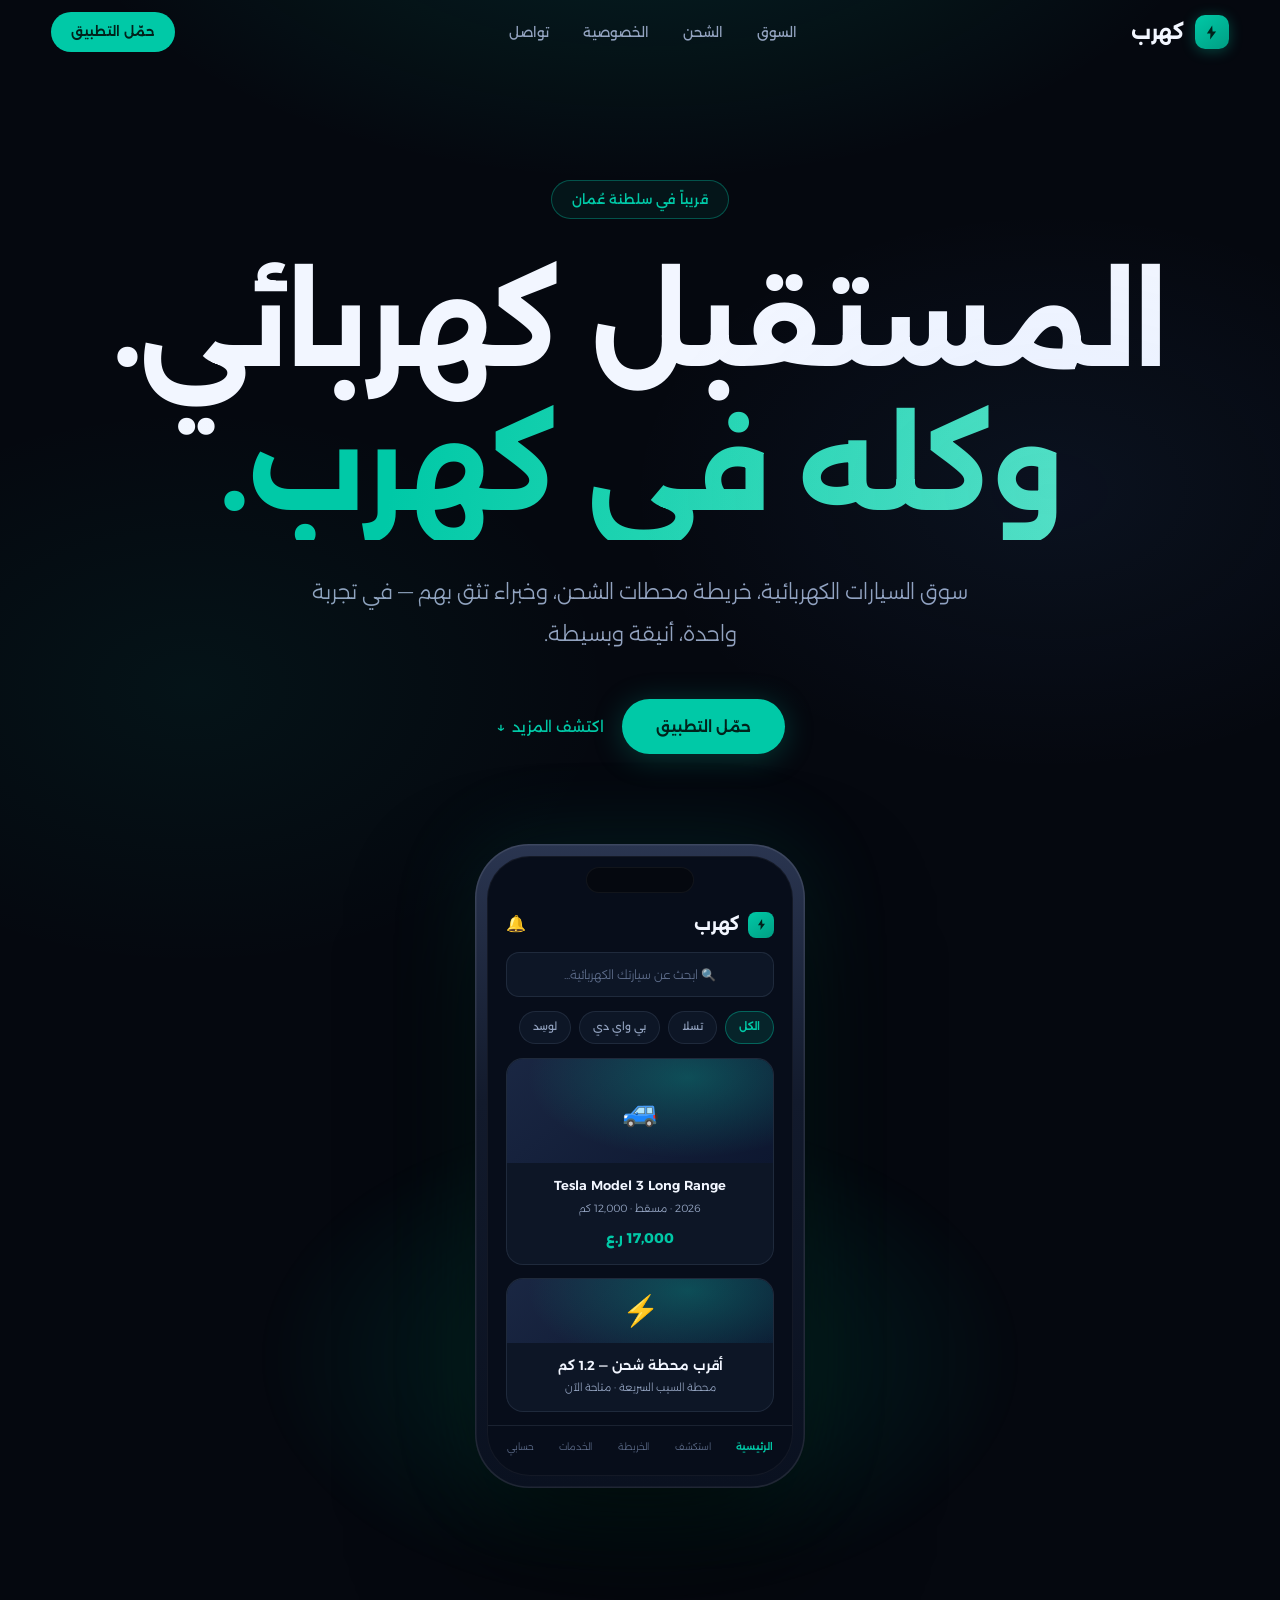
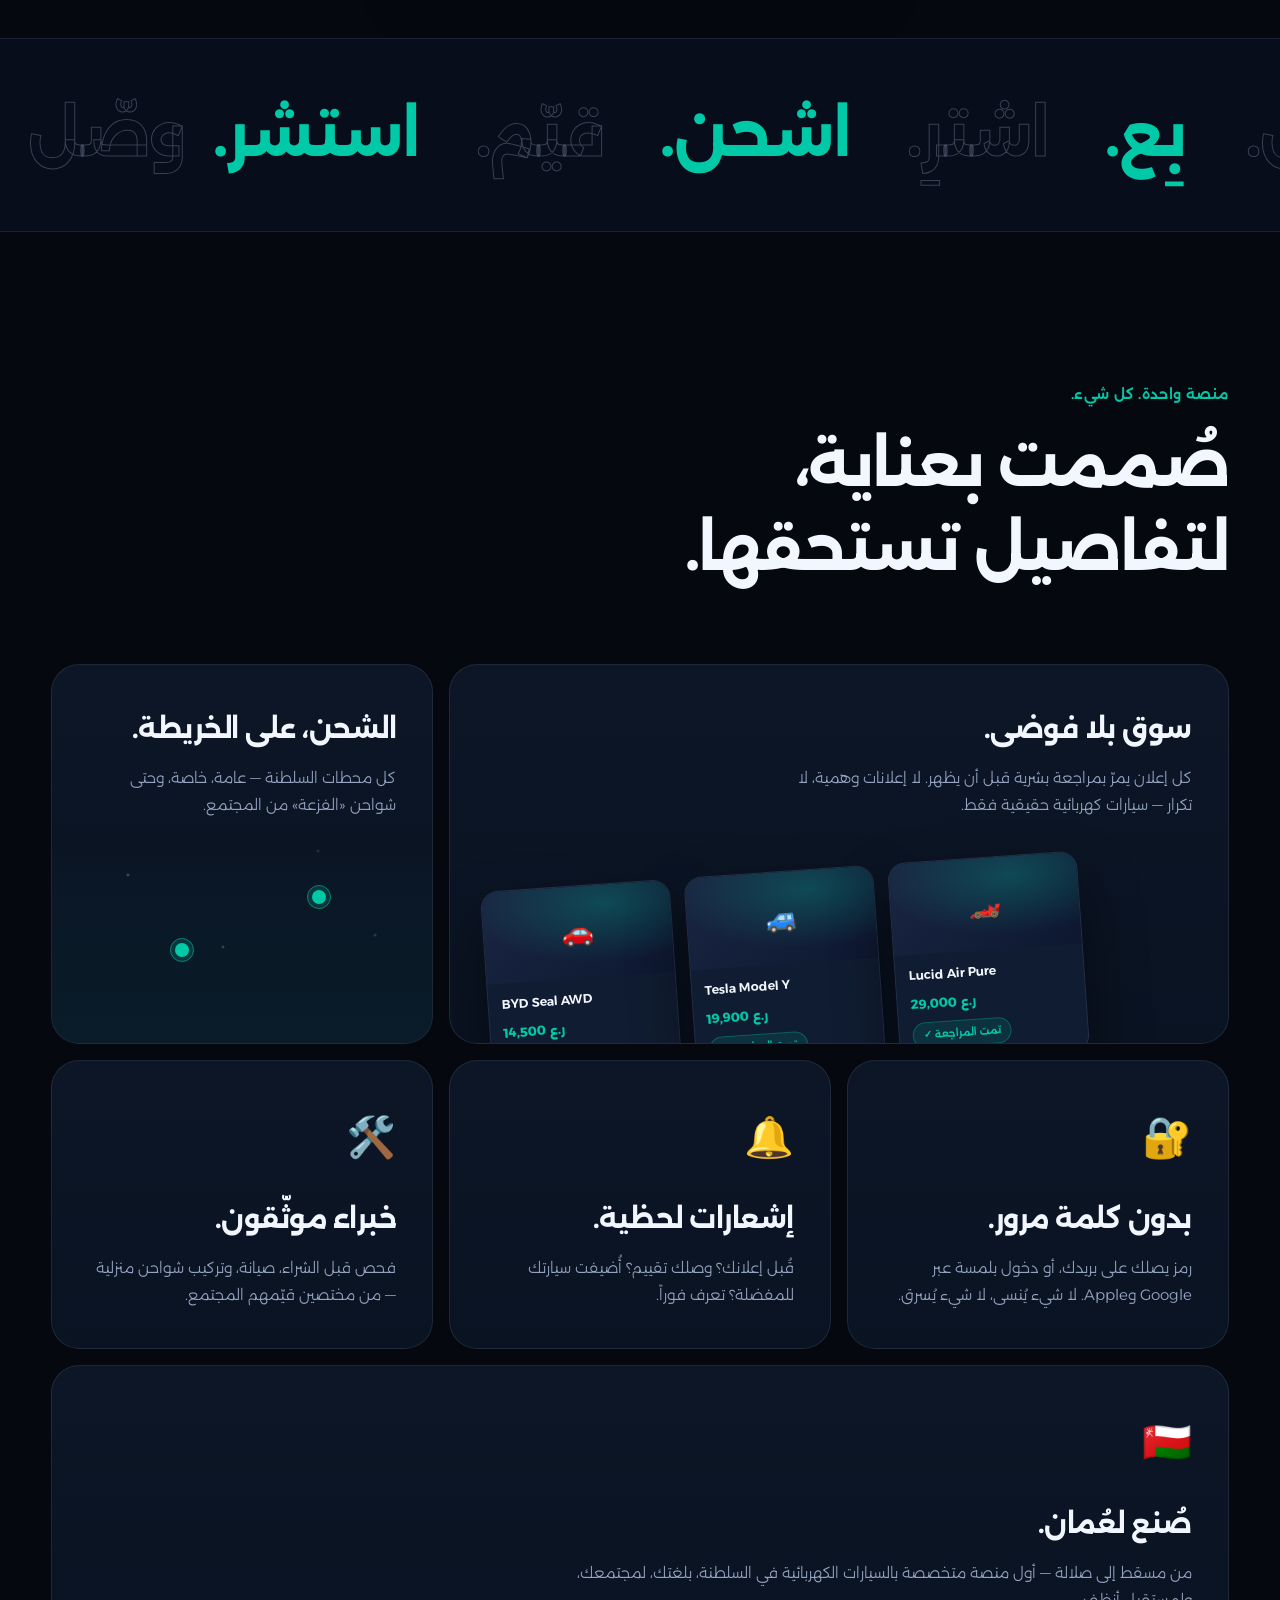
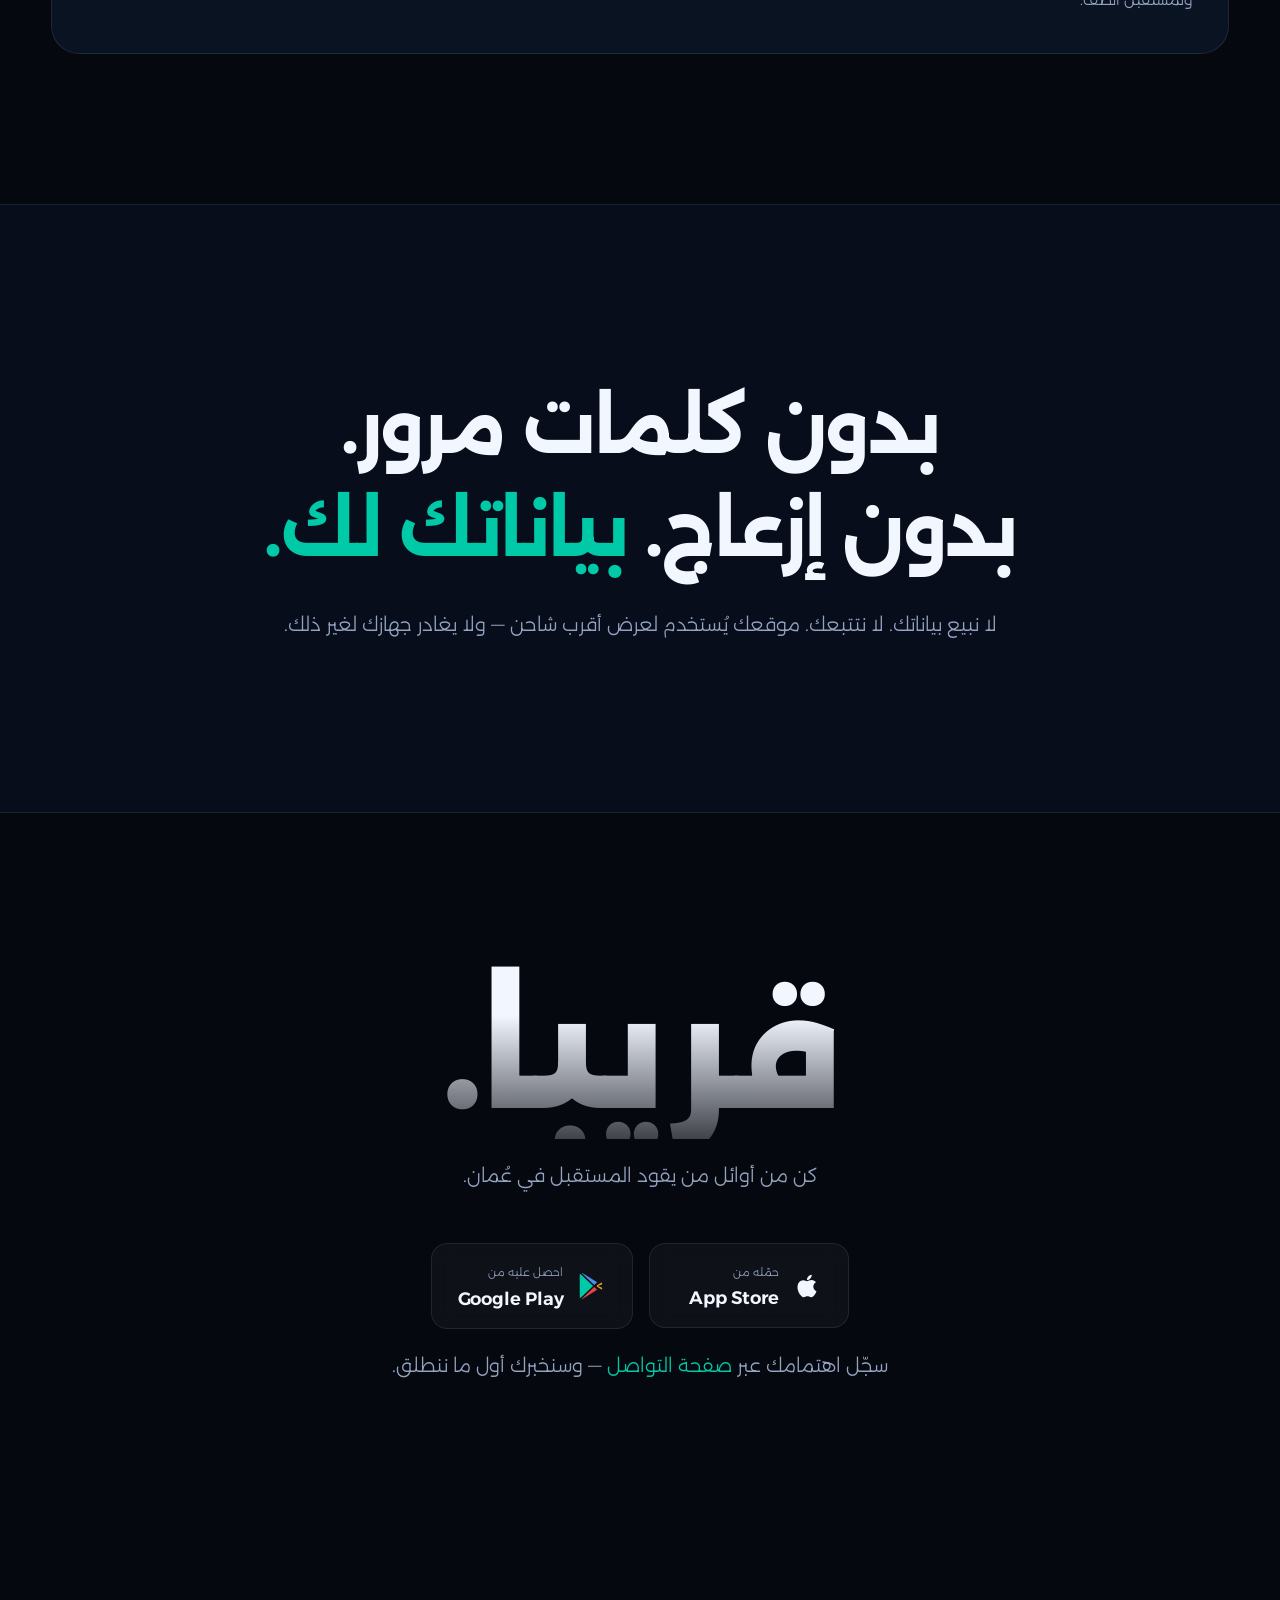
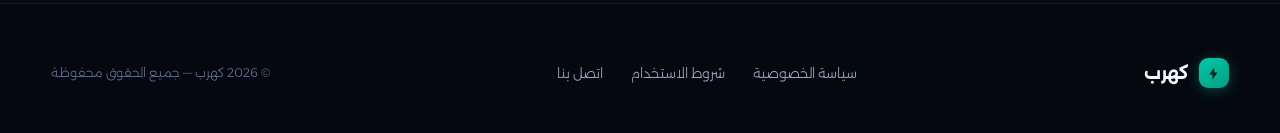
==== index.html @ 63fbc0a2 "موقع كهرب — النسخة الأولى Co-Authored-By: Claude Fable 5 <noreply@anthropic.com>" ====
<!DOCTYPE html>
<html lang="ar" dir="rtl">
<head>
  <meta charset="UTF-8" />
  <meta name="viewport" content="width=device-width, initial-scale=1.0" />
  <title>كهرب — المستقبل كهربائي</title>
  <meta name="description" content="كهرب: سوق السيارات الكهربائية في عُمان — بيع وشراء بثقة، خريطة محطات الشحن، ودليل الخبراء والمتاجر. قريباً على App Store وGoogle Play." />
  <meta property="og:title" content="كهرب — المستقبل كهربائي" />
  <meta property="og:description" content="سوق السيارات الكهربائية، خريطة الشحن، وخبراء تثق بهم — بتجربة واحدة أنيقة." />
  <meta property="og:type" content="website" />
  <meta property="og:url" content="https://kahrabapp.com" />
  <link rel="icon" href="data:image/svg+xml,%3Csvg xmlns='http://www.w3.org/2000/svg' viewBox='0 0 100 100'%3E%3Crect width='100' height='100' rx='24' fill='%2300c9a7'/%3E%3Cpath d='M55 15 L30 55 h15 L45 85 L70 45 H55 Z' fill='white'/%3E%3C/svg%3E" />
  <link rel="preconnect" href="https://fonts.googleapis.com" />
  <link rel="preconnect" href="https://fonts.gstatic.com" crossorigin />
  <link href="https://fonts.googleapis.com/css2?family=Alexandria:wght@300;400;600;700;800&display=swap" rel="stylesheet" />
  <link rel="stylesheet" href="style.css" />
</head>
<body>

  <!-- ═══ Nav ═══ -->
  <nav class="nav" id="nav">
    <div class="container nav-inner">
      <a class="brand" href="/">
        <span class="logo">
          <svg viewBox="0 0 24 24" fill="none"><path d="M13 2 5.5 13.5h5L10 22l8.5-11.5h-5L13 2Z" fill="#01221b"/></svg>
        </span>
        كهرب
      </a>
      <div class="nav-links">
        <a href="#market">السوق</a>
        <a href="#charge">الشحن</a>
        <a href="#privacy">الخصوصية</a>
        <a href="contact.html">تواصل</a>
      </div>
      <a class="cta" href="#download">حمّل التطبيق</a>
    </div>
  </nav>

  <!-- ═══ Hero ═══ -->
  <header class="hero">
    <div class="hero-glow"></div>
    <div class="container">
      <span class="eyebrow reveal in">قريباً في سلطنة عُمان</span>
      <h1 class="reveal in">
        المستقبل كهربائي.<br />
        <span class="grad">وكلّه في كهرب.</span>
      </h1>
      <p class="lead reveal in" data-d="1">
        سوق السيارات الكهربائية، خريطة محطات الشحن، وخبراء تثق بهم —
        في تجربة واحدة، أنيقة وبسيطة.
      </p>
      <div class="hero-actions reveal in" data-d="2">
        <a class="btn-primary" href="#download">حمّل التطبيق</a>
        <a class="btn-ghost" href="#market">اكتشف المزيد <span>↓</span></a>
      </div>
    </div>

    <div class="phone-stage reveal in" data-d="3">
      <div class="phone">
        <div class="screen">
          <div class="notch"><i></i></div>
          <div class="app-header">
            <span class="t">
              <span class="mini-logo"><svg viewBox="0 0 24 24" fill="none"><path d="M13 2 5.5 13.5h5L10 22l8.5-11.5h-5L13 2Z" fill="#01221b"/></svg></span>
              كهرب
            </span>
            <span style="color:var(--dim);font-size:16px">🔔</span>
          </div>
          <div class="p-search">🔍 ابحث عن سيارتك الكهربائية...</div>
          <div class="p-chips">
            <span class="p-chip on">الكل</span>
            <span class="p-chip">تسلا</span>
            <span class="p-chip">بي واي دي</span>
            <span class="p-chip">لوسِد</span>
          </div>
          <div class="p-card">
            <div class="ph">🚙</div>
            <div class="in">
              <div class="n">Tesla Model 3 Long Range</div>
              <div class="m">2026 · مسقط · 12,000 كم</div>
              <div class="pr">17,000 ر.ع</div>
            </div>
          </div>
          <div class="p-card">
            <div class="ph" style="height:64px">⚡</div>
            <div class="in">
              <div class="n">أقرب محطة شحن — 1.2 كم</div>
              <div class="m">محطة السيب السريعة · متاحة الآن</div>
            </div>
          </div>
          <div class="p-tab">
            <span class="on">الرئيسية</span>
            <span>استكشف</span>
            <span>الخريطة</span>
            <span>الخدمات</span>
            <span>حسابي</span>
          </div>
        </div>
      </div>
    </div>
  </header>

  <!-- ═══ Kinetic strip ═══ -->
  <div class="strip" dir="ltr">
    <div class="strip-track">
      <span class="solid">بِع.</span><span>اشترِ.</span><span class="solid">اشحن.</span><span>قيّم.</span><span class="solid">استشر.</span><span>وصّل.</span>
      <span class="solid">بِع.</span><span>اشترِ.</span><span class="solid">اشحن.</span><span>قيّم.</span><span class="solid">استشر.</span><span>وصّل.</span>
    </div>
  </div>

  <!-- ═══ Bento ═══ -->
  <section class="block" id="market">
    <div class="container">
      <div class="sec-head reveal">
        <div class="kicker">منصة واحدة. كل شيء.</div>
        <h2>صُممت بعناية،<br />لتفاصيل تستحقها.</h2>
      </div>

      <div class="bento">
        <div class="tile tile-market t-4 reveal">
          <h3>سوق بلا فوضى.</h3>
          <p>كل إعلان يمرّ بمراجعة بشرية قبل أن يظهر. لا إعلانات وهمية، لا تكرار — سيارات كهربائية حقيقية فقط.</p>
          <div class="mkt" dir="ltr">
            <div class="mc">
              <div class="ph">🚗</div>
              <div class="in">
                <div class="n">BYD Seal AWD</div>
                <div class="pr">14,500 ر.ع</div>
                <span class="badge-ok">✓ تمت المراجعة</span>
              </div>
            </div>
            <div class="mc">
              <div class="ph">🚙</div>
              <div class="in">
                <div class="n">Tesla Model Y</div>
                <div class="pr">19,900 ر.ع</div>
                <span class="badge-ok">✓ تمت المراجعة</span>
              </div>
            </div>
            <div class="mc">
              <div class="ph">🏎️</div>
              <div class="in">
                <div class="n">Lucid Air Pure</div>
                <div class="pr">29,000 ر.ع</div>
                <span class="badge-ok">✓ تمت المراجعة</span>
              </div>
            </div>
          </div>
        </div>

        <div class="tile tile-map t-2 reveal" data-d="1" id="charge">
          <h3>الشحن، على الخريطة.</h3>
          <p>كل محطات السلطنة — عامة، خاصة، وحتى شواحن «الفزعة» من المجتمع.</p>
          <div class="mapviz">
            <span class="pin" style="top:36%; inset-inline-start:28%"></span>
            <span class="pin" style="top:58%; inset-inline-start:64%"></span>
          </div>
        </div>

        <div class="tile t-2 reveal">
          <div class="big-emoji">🔐</div>
          <h3>بدون كلمة مرور.</h3>
          <p>رمز يصلك على بريدك، أو دخول بلمسة عبر Google وApple. لا شيء يُنسى، لا شيء يُسرق.</p>
        </div>

        <div class="tile t-2 reveal" data-d="1">
          <div class="big-emoji">🔔</div>
          <h3>إشعارات لحظية.</h3>
          <p>قُبل إعلانك؟ وصلك تقييم؟ أُضيفت سيارتك للمفضلة؟ تعرف فوراً.</p>
        </div>

        <div class="tile t-2 reveal" data-d="2">
          <div class="big-emoji">🛠️</div>
          <h3>خبراء موثّقون.</h3>
          <p>فحص قبل الشراء، صيانة، وتركيب شواحن منزلية — من مختصين قيّمهم المجتمع.</p>
        </div>

        <div class="tile t-6 reveal">
          <div class="big-emoji">🇴🇲</div>
          <h3>صُنع لعُمان.</h3>
          <p style="max-width:640px">من مسقط إلى صلالة — أول منصة متخصصة بالسيارات الكهربائية في السلطنة، بلغتك، لمجتمعك، ولمستقبل أنظف.</p>
        </div>
      </div>
    </div>
  </section>

  <!-- ═══ Statement ═══ -->
  <section class="statement" id="privacy" style="background:var(--bg); border-block:1px solid var(--border)">
    <div class="container">
      <h2 class="reveal">بدون كلمات مرور.<br />بدون إزعاج. <em>بياناتك لك.</em></h2>
      <p class="reveal" data-d="1">لا نبيع بياناتك. لا نتتبعك. موقعك يُستخدم لعرض أقرب شاحن — ولا يغادر جهازك لغير ذلك.</p>
    </div>
  </section>

  <!-- ═══ Download ═══ -->
  <section class="dl" id="download">
    <div class="container">
      <h2 class="reveal">قريباً.</h2>
      <p class="reveal" data-d="1">كن من أوائل من يقود المستقبل في عُمان.</p>
      <div class="store-buttons reveal" data-d="2">
        <a class="store-btn" href="#" aria-label="حمّل من App Store">
          <svg viewBox="0 0 24 24" fill="#f2f6ff"><path d="M17.05 20.28c-.98.95-2.05.8-3.08.35-1.09-.46-2.09-.48-3.24 0-1.44.62-2.2.44-3.06-.35C2.79 15.25 3.51 7.59 9.05 7.31c1.35.07 2.29.74 3.08.8 1.18-.24 2.31-.93 3.57-.84 1.51.12 2.65.72 3.4 1.8-3.12 1.87-2.38 5.98.48 7.13-.57 1.5-1.31 2.99-2.53 4.08ZM12.03 7.25c-.15-2.23 1.66-4.07 3.74-4.25.29 2.58-2.34 4.5-3.74 4.25Z"/></svg>
          <span><span class="small">حمّله من</span><br /><span class="big">App Store</span></span>
        </a>
        <a class="store-btn" href="#" aria-label="حمّل من Google Play">
          <svg viewBox="0 0 24 24"><path d="M3.6 2.32 13.7 12 3.6 21.68c-.36-.19-.6-.57-.6-1.03V3.35c0-.46.24-.84.6-1.03Z" fill="#00c9a7"/><path d="m16.9 8.93-2.34 2.24-10-9.58c.09-.03.19-.05.29-.05.21 0 .42.06.61.17l11.44 7.22Z" fill="#4f8ef7"/><path d="m16.9 15.07-11.44 7.22c-.19.11-.4.17-.61.17-.1 0-.2-.02-.29-.05l10-9.58 2.34 2.24Z" fill="#ef4444"/><path d="m20.5 10.86-3 1.14 3 1.14c.62.39.62 1.33 0 1.72l-3.6-2.28c-.4-.25-.4-.91 0-1.16l3.6-2.28c.62.39.62 1.33 0 1.72Z" fill="#f59e0b"/></svg>
          <span><span class="small">احصل عليه من</span><br /><span class="big">Google Play</span></span>
        </a>
      </div>
      <p class="store-note reveal" data-d="3">سجّل اهتمامك عبر <a href="contact.html">صفحة التواصل</a> — وسنخبرك أول ما ننطلق.</p>
    </div>
  </section>

  <!-- ═══ Footer ═══ -->
  <footer>
    <div class="container footer-inner">
      <a class="brand" href="/" style="font-size:17px">
        <span class="logo" style="width:30px;height:30px;border-radius:9px">
          <svg viewBox="0 0 24 24" fill="none" style="width:15px;height:15px"><path d="M13 2 5.5 13.5h5L10 22l8.5-11.5h-5L13 2Z" fill="#01221b"/></svg>
        </span>
        كهرب
      </a>
      <div class="footer-links">
        <a href="privacy.html">سياسة الخصوصية</a>
        <a href="terms.html">شروط الاستخدام</a>
        <a href="contact.html">اتصل بنا</a>
      </div>
      <div class="copy">© 2026 كهرب — جميع الحقوق محفوظة</div>
    </div>
  </footer>

  <script>
    // Reveal on scroll
    const io = new IntersectionObserver(
      (entries) => entries.forEach((e) => e.isIntersecting && e.target.classList.add("in")),
      { threshold: 0.15 }
    );
    document.querySelectorAll(".reveal:not(.in)").forEach((el) => io.observe(el));

    // Nav background after scroll
    const nav = document.getElementById("nav");
    const onScroll = () => nav.classList.toggle("scrolled", window.scrollY > 24);
    addEventListener("scroll", onScroll, { passive: true });
    onScroll();

    // Tile hover spotlight follows the cursor
    document.querySelectorAll(".tile").forEach((t) => {
      t.addEventListener("pointermove", (e) => {
        const r = t.getBoundingClientRect();
        t.style.setProperty("--mx", ((e.clientX - r.left) / r.width) * 100 + "%");
      });
    });
  </script>
</body>
</html>
---- style.css ----
/* كهرب — kahrabapp.com
   تصميم بروح الشركات العالمية: مساحات هائلة، خط ضخم، حركة ناعمة. */

:root {
  --black: #05080f;
  --bg: #070d1a;
  --card: #0d1626;
  --card-2: #101c31;
  --border: rgba(142, 160, 192, 0.14);
  --fg: #f2f6ff;
  --muted: #93a3c0;
  --dim: #5d6c8a;
  --primary: #00c9a7;
  --primary-2: #4fe3c1;
  --glow: rgba(0, 201, 167, 0.32);
  --r-lg: 28px;
  --r-md: 20px;
  --ease: cubic-bezier(0.16, 1, 0.3, 1);
}

* { box-sizing: border-box; margin: 0; padding: 0; }

html { scroll-behavior: smooth; }

body {
  background: var(--black);
  color: var(--fg);
  font-family: "Alexandria", -apple-system, "Segoe UI", Tahoma, sans-serif;
  font-weight: 300;
  line-height: 1.8;
  overflow-x: hidden;
  -webkit-font-smoothing: antialiased;
}

a { color: inherit; text-decoration: none; }
img, svg { display: block; max-width: 100%; }
strong { font-weight: 600; }

.container { width: min(1200px, 92%); margin-inline: auto; }

::selection { background: var(--primary); color: #012019; }

/* ═══ Reveal on scroll ═══ */
.reveal {
  opacity: 0;
  transform: translateY(46px);
  transition: opacity 1s var(--ease), transform 1s var(--ease);
}
.reveal.in { opacity: 1; transform: none; }
.reveal[data-d="1"] { transition-delay: 0.1s; }
.reveal[data-d="2"] { transition-delay: 0.22s; }
.reveal[data-d="3"] { transition-delay: 0.34s; }
@media (prefers-reduced-motion: reduce) {
  .reveal { opacity: 1; transform: none; transition: none; }
  * { animation: none !important; }
}

/* ═══ Nav ═══ */
.nav {
  position: fixed; inset-inline: 0; top: 0; z-index: 100;
  transition: background 0.4s, border-color 0.4s;
  border-bottom: 1px solid transparent;
}
.nav.scrolled {
  background: rgba(5, 8, 15, 0.72);
  backdrop-filter: blur(20px) saturate(1.4);
  -webkit-backdrop-filter: blur(20px) saturate(1.4);
  border-color: var(--border);
}
.nav-inner {
  display: flex; align-items: center; justify-content: space-between;
  height: 64px;
}
.brand { display: flex; align-items: center; gap: 10px; font-weight: 700; font-size: 20px; letter-spacing: -0.3px; }
.brand .logo {
  width: 34px; height: 34px; border-radius: 10px;
  background: linear-gradient(145deg, var(--primary), #009e83);
  display: grid; place-items: center;
  box-shadow: 0 2px 14px var(--glow);
}
.brand .logo svg { width: 17px; height: 17px; }
.nav-links { display: flex; gap: 34px; font-size: 13.5px; font-weight: 400; color: var(--muted); }
.nav-links a { transition: color 0.25s; }
.nav-links a:hover { color: var(--fg); }
.nav .cta {
  font-size: 13px; font-weight: 600;
  color: #01221b;
  background: var(--primary);
  padding: 8px 20px; border-radius: 999px;
  transition: transform 0.25s var(--ease), box-shadow 0.25s;
}
.nav .cta:hover { transform: scale(1.05); box-shadow: 0 6px 24px var(--glow); }

/* ═══ Hero ═══ */
.hero {
  position: relative;
  padding: 180px 0 0;
  text-align: center;
  overflow: hidden;
}
.hero-glow {
  position: absolute; inset: 0; pointer-events: none;
  background:
    radial-gradient(900px 480px at 50% -8%, rgba(0, 201, 167, 0.14), transparent 65%),
    radial-gradient(600px 400px at 82% 30%, rgba(79, 142, 247, 0.07), transparent 70%),
    radial-gradient(600px 400px at 15% 42%, rgba(0, 201, 167, 0.06), transparent 70%);
}
.eyebrow {
  display: inline-block;
  font-size: 13px; font-weight: 500; letter-spacing: 0.2px;
  color: var(--primary);
  border: 1px solid rgba(0, 201, 167, 0.35);
  background: rgba(0, 201, 167, 0.07);
  padding: 7px 20px; border-radius: 999px;
  margin-bottom: 34px;
}
.hero h1 {
  font-size: clamp(54px, 9.5vw, 118px);
  font-weight: 700;
  line-height: 1.22;
  letter-spacing: -2px;
}
.hero h1 .grad {
  background: linear-gradient(100deg, var(--primary) 10%, var(--primary-2) 45%, #8ff5df 70%, var(--primary) 95%);
  background-size: 220% auto;
  -webkit-background-clip: text; background-clip: text; color: transparent;
  animation: shine 7s linear infinite;
}
@keyframes shine { to { background-position: 220% center; } }
.hero .lead {
  color: var(--muted);
  font-size: clamp(16px, 2.1vw, 21px);
  font-weight: 300;
  max-width: 660px;
  margin: 30px auto 44px;
  line-height: 2;
}
.hero-actions { display: flex; gap: 18px; justify-content: center; align-items: center; flex-wrap: wrap; }
.btn-primary {
  font-size: 15px; font-weight: 600;
  color: #01221b; background: var(--primary);
  padding: 14px 34px; border-radius: 999px;
  transition: transform 0.3s var(--ease), box-shadow 0.3s;
  box-shadow: 0 4px 30px rgba(0, 201, 167, 0.25);
}
.btn-primary:hover { transform: scale(1.05); box-shadow: 0 8px 44px var(--glow); }
.btn-ghost {
  font-size: 15px; font-weight: 400; color: var(--primary);
  display: inline-flex; align-items: center; gap: 7px;
  transition: gap 0.3s var(--ease);
}
.btn-ghost:hover { gap: 12px; }

/* ═══ Phone ═══ */
.phone-stage {
  position: relative;
  margin-top: 90px;
  padding-bottom: 150px;
  display: flex; justify-content: center;
}
.phone-stage::before {
  content: "";
  position: absolute; bottom: 40px; left: 50%; transform: translateX(-50%);
  width: min(760px, 90%); height: 480px;
  background: radial-gradient(closest-side, rgba(0, 201, 167, 0.16), transparent);
  filter: blur(10px);
  pointer-events: none;
}
.phone {
  position: relative;
  width: 330px;
  border-radius: 54px;
  padding: 12px;
  background: linear-gradient(180deg, #2a3550, #121a2c 40%, #0a1120);
  box-shadow:
    inset 0 0 0 1.5px rgba(255, 255, 255, 0.09),
    0 60px 120px rgba(0, 0, 0, 0.7),
    0 0 90px rgba(0, 201, 167, 0.13);
  animation: float 7s ease-in-out infinite;
}
@keyframes float { 50% { transform: translateY(-16px); } }
.screen {
  border-radius: 43px; overflow: hidden;
  background: var(--bg);
  border: 1px solid rgba(255, 255, 255, 0.05);
}
.notch {
  display: flex; justify-content: center; padding: 10px 0 4px;
}
.notch i {
  width: 108px; height: 26px; border-radius: 999px;
  background: #05080f;
  border: 1px solid rgba(255,255,255,0.05);
}
.app-header {
  display: flex; align-items: center; justify-content: space-between;
  padding: 12px 18px 10px;
}
.app-header .t { font-weight: 700; font-size: 17px; display: flex; gap: 8px; align-items: center; }
.mini-logo {
  width: 26px; height: 26px; border-radius: 8px;
  background: linear-gradient(145deg, var(--primary), #009e83);
  display: grid; place-items: center;
}
.mini-logo svg { width: 13px; height: 13px; }
.p-search {
  margin: 2px 18px 14px; padding: 11px 15px;
  background: var(--card); border: 1px solid var(--border);
  border-radius: 13px; color: var(--dim); font-size: 12px;
}
.p-chips { display: flex; gap: 8px; padding: 0 18px 14px; }
.p-chip {
  font-size: 10.5px; font-weight: 400; padding: 6px 13px; border-radius: 999px;
  background: var(--card); border: 1px solid var(--border); color: var(--muted);
}
.p-chip.on { background: rgba(0,201,167,0.12); color: var(--primary); border-color: rgba(0,201,167,0.4); font-weight: 600; }
.p-card {
  margin: 0 18px 13px; border-radius: 17px; overflow: hidden;
  background: var(--card); border: 1px solid var(--border);
}
.p-card .ph {
  height: 104px;
  background:
    radial-gradient(160px 80px at 68% 18%, rgba(0, 201, 167, 0.28), transparent),
    linear-gradient(140deg, #1a2743, #0d1730);
  display: grid; place-items: center; font-size: 30px;
}
.p-card .in { padding: 11px 14px 13px; }
.p-card .n { font-size: 13px; font-weight: 600; }
.p-card .m { font-size: 10.5px; color: var(--muted); margin-top: 2px; }
.p-card .pr { font-size: 14px; color: var(--primary); font-weight: 700; margin-top: 7px; }
.p-tab {
  display: flex; justify-content: space-around;
  border-top: 1px solid var(--border); padding: 12px 6px 20px; margin-top: 4px;
  color: var(--dim); font-size: 9.5px; text-align: center;
}
.p-tab .on { color: var(--primary); font-weight: 600; }

/* ═══ Kinetic strip ═══ */
.strip {
  overflow: hidden;
  padding: 40px 0;
  border-block: 1px solid var(--border);
  background: var(--bg);
  white-space: nowrap;
}
.strip-track {
  display: inline-block;
  animation: marquee 26s linear infinite;
}
.strip span {
  font-size: clamp(34px, 5vw, 62px);
  font-weight: 700;
  letter-spacing: -1px;
  margin-inline: 28px;
  color: transparent;
  -webkit-text-stroke: 1px rgba(147, 163, 192, 0.35);
}
.strip span.solid { color: var(--primary); -webkit-text-stroke: 0; }
@keyframes marquee { to { transform: translateX(50%); } }

/* ═══ Sections ═══ */
section.block { padding: 150px 0; position: relative; }
.sec-head { max-width: 760px; margin-bottom: 74px; }
.sec-head.center { margin-inline: auto; text-align: center; }
.kicker {
  color: var(--primary); font-weight: 600; font-size: 14px;
  margin-bottom: 16px; letter-spacing: 0.3px;
}
.sec-head h2 {
  font-size: clamp(34px, 5.6vw, 62px);
  font-weight: 700; line-height: 1.35; letter-spacing: -1.5px;
}
.sec-head p { color: var(--muted); font-size: clamp(15px, 1.8vw, 18px); margin-top: 18px; }

/* ═══ Bento ═══ */
.bento {
  display: grid; gap: 16px;
  grid-template-columns: repeat(6, 1fr);
}
.tile {
  position: relative;
  background: linear-gradient(180deg, var(--card), #0a1322);
  border: 1px solid var(--border);
  border-radius: var(--r-lg);
  padding: 40px 36px;
  overflow: hidden;
  transition: transform 0.5s var(--ease), border-color 0.4s;
}
.tile:hover { transform: translateY(-6px); border-color: rgba(0, 201, 167, 0.35); }
.tile::after {
  content: "";
  position: absolute; inset: 0;
  background: radial-gradient(420px 200px at var(--mx, 50%) 0%, rgba(0, 201, 167, 0.07), transparent 70%);
  opacity: 0; transition: opacity 0.5s;
  pointer-events: none;
}
.tile:hover::after { opacity: 1; }
.tile h3 {
  font-size: clamp(21px, 2.4vw, 27px);
  font-weight: 700; letter-spacing: -0.5px;
  margin-bottom: 10px;
}
.tile p { color: var(--muted); font-size: 15px; max-width: 420px; }
.tile .big-emoji { font-size: 40px; margin-bottom: 22px; }
.t-4 { grid-column: span 4; }
.t-3 { grid-column: span 3; }
.t-2 { grid-column: span 2; }
.t-6 { grid-column: span 6; }

/* mini market visual inside big tile */
.tile-market { min-height: 380px; }
.mkt {
  position: absolute; inset-inline-start: 36px; bottom: -30px;
  display: flex; gap: 14px;
  transform: rotate(-4deg);
}
.mkt .mc {
  width: 190px; border-radius: 18px; overflow: hidden;
  background: var(--card-2); border: 1px solid var(--border);
  box-shadow: 0 30px 60px rgba(0, 0, 0, 0.45);
}
.mkt .mc .ph { height: 92px; display: grid; place-items: center; font-size: 26px;
  background: radial-gradient(130px 60px at 65% 20%, rgba(0,201,167,0.25), transparent), linear-gradient(140deg, #1a2743, #0d1730); }
.mkt .mc .in { padding: 10px 13px 14px; }
.mkt .mc .n { font-size: 12.5px; font-weight: 600; }
.mkt .mc .pr { font-size: 13px; color: var(--primary); font-weight: 700; margin-top: 5px; }
.mkt .mc .badge-ok {
  display: inline-block; margin-top: 7px;
  font-size: 10px; font-weight: 600; color: var(--primary);
  background: rgba(0, 201, 167, 0.12); border: 1px solid rgba(0, 201, 167, 0.3);
  padding: 3px 10px; border-radius: 999px;
}

/* map visual */
.tile-map { min-height: 380px; }
.mapviz {
  position: absolute; inset: auto 0 0 0; height: 240px;
  background:
    radial-gradient(2px 2px at 20% 30%, rgba(147,163,192,0.5), transparent),
    radial-gradient(2px 2px at 70% 20%, rgba(147,163,192,0.4), transparent),
    radial-gradient(2px 2px at 45% 60%, rgba(147,163,192,0.45), transparent),
    radial-gradient(2px 2px at 85% 55%, rgba(147,163,192,0.35), transparent),
    linear-gradient(180deg, transparent, rgba(0, 201, 167, 0.05));
  mask-image: linear-gradient(180deg, transparent, #000 30%);
  -webkit-mask-image: linear-gradient(180deg, transparent, #000 30%);
}
.pin {
  position: absolute;
  width: 14px; height: 14px; border-radius: 50%;
  background: var(--primary);
  box-shadow: 0 0 0 5px rgba(0, 201, 167, 0.18);
}
.pin::before {
  content: "";
  position: absolute; inset: -5px;
  border-radius: 50%;
  border: 1.5px solid rgba(0, 201, 167, 0.5);
  animation: pulse 2.4s ease-out infinite;
}
@keyframes pulse {
  0% { transform: scale(0.7); opacity: 1; }
  100% { transform: scale(2.6); opacity: 0; }
}
.pin:nth-child(2) { animation-delay: 0.6s; }

/* statement ═══ */
.statement { text-align: center; padding: 170px 0; }
.statement h2 {
  font-size: clamp(34px, 6.2vw, 74px);
  font-weight: 700; line-height: 1.4; letter-spacing: -1.8px;
  max-width: 1000px; margin-inline: auto;
}
.statement h2 em { font-style: normal; color: var(--primary); }
.statement p { color: var(--muted); font-size: clamp(15px, 1.9vw, 19px); margin-top: 26px; }

/* ═══ Download CTA ═══ */
.dl { text-align: center; padding: 150px 0 170px; position: relative; overflow: hidden; }
.dl::before {
  content: "";
  position: absolute; inset: auto 0 -60%;
  height: 700px;
  background: radial-gradient(700px 420px at 50% 100%, rgba(0, 201, 167, 0.16), transparent 70%);
  pointer-events: none;
}
.dl h2 {
  font-size: clamp(64px, 13vw, 160px);
  font-weight: 800; letter-spacing: -3px; line-height: 1.1;
  background: linear-gradient(180deg, var(--fg) 30%, rgba(242, 246, 255, 0.25));
  -webkit-background-clip: text; background-clip: text; color: transparent;
}
.dl p { color: var(--muted); font-size: clamp(15px, 2vw, 19px); margin: 20px 0 50px; }
.store-buttons { display: flex; gap: 16px; justify-content: center; flex-wrap: wrap; position: relative; }
.store-btn {
  display: flex; align-items: center; gap: 13px;
  background: rgba(255, 255, 255, 0.04);
  border: 1px solid var(--border);
  backdrop-filter: blur(10px);
  padding: 13px 26px; border-radius: 16px;
  min-width: 200px; text-align: right;
  transition: transform 0.35s var(--ease), border-color 0.3s, background 0.3s;
}
.store-btn:hover {
  transform: translateY(-4px) scale(1.02);
  border-color: rgba(0, 201, 167, 0.5);
  background: rgba(0, 201, 167, 0.06);
}
.store-btn svg { width: 30px; height: 30px; flex-shrink: 0; }
.store-btn .small { font-size: 11px; color: var(--muted); line-height: 1.4; font-weight: 300; }
.store-btn .big { font-size: 18px; font-weight: 600; line-height: 1.4; letter-spacing: -0.2px; }
.store-note { margin-top: 26px; color: var(--dim); font-size: 13px; position: relative; }
.store-note a { color: var(--primary); }

/* ═══ Footer ═══ */
footer {
  border-top: 1px solid var(--border);
  padding: 54px 0 44px;
  background: var(--black);
}
.footer-inner {
  display: flex; flex-wrap: wrap; gap: 28px;
  align-items: center; justify-content: space-between;
}
.footer-links { display: flex; flex-wrap: wrap; gap: 28px; font-size: 13.5px; color: var(--muted); }
.footer-links a { transition: color 0.25s; }
.footer-links a:hover { color: var(--primary); }
.copy { color: var(--dim); font-size: 12.5px; }

/* ═══ Legal pages ═══ */
.page-pad { padding-top: 120px; }
.legal { padding: 40px 0 90px; max-width: 780px; margin-inline: auto; width: 92%; }
.legal h1 { font-size: clamp(32px, 5vw, 52px); font-weight: 700; letter-spacing: -1px; margin-bottom: 10px; }
.legal .updated { color: var(--dim); font-size: 13.5px; margin-bottom: 44px; }
.legal h2 { font-size: 21px; font-weight: 700; margin: 44px 0 14px; color: var(--primary); letter-spacing: -0.3px; }
.legal p, .legal li { color: #c2cde4; font-size: 15.5px; font-weight: 300; }
.legal ul { padding-inline-start: 22px; margin: 12px 0; }
.legal li { margin-bottom: 8px; }
.legal .note {
  background: rgba(0, 201, 167, 0.07); border: 1px solid rgba(0, 201, 167, 0.3);
  border-radius: 16px; padding: 18px 22px; margin-top: 40px; font-size: 14.5px;
}
.legal a { color: var(--primary); }

.contact-cards { display: grid; gap: 16px; grid-template-columns: repeat(auto-fit, minmax(240px, 1fr)); margin-top: 40px; }
.contact-card {
  background: var(--card); border: 1px solid var(--border);
  border-radius: var(--r-md); padding: 30px 24px; text-align: center;
  transition: transform 0.4s var(--ease), border-color 0.3s;
}
.contact-card:hover { transform: translateY(-4px); border-color: rgba(0, 201, 167, 0.4); }
.contact-card .e { font-size: 32px; margin-bottom: 12px; }
.contact-card h3 { font-size: 16.5px; font-weight: 700; margin-bottom: 8px; }
.contact-card p { font-size: 13.5px; color: var(--muted) !important; margin-bottom: 16px; }
.contact-card a {
  display: inline-block; background: rgba(0, 201, 167, 0.1); color: var(--primary);
  border: 1px solid rgba(0, 201, 167, 0.35);
  padding: 9px 22px; border-radius: 999px; font-size: 13.5px; font-weight: 600;
  transition: background 0.3s, color 0.3s;
}
.contact-card a:hover { background: var(--primary); color: #01221b; }

/* ═══ Responsive ═══ */
@media (max-width: 900px) {
  .t-4, .t-3, .t-2, .t-6 { grid-column: span 6; }
  .tile-market, .tile-map { min-height: 420px; }
}
@media (max-width: 640px) {
  .nav-links { display: none; }
  .hero { padding-top: 140px; }
  section.block { padding: 100px 0; }
  .statement { padding: 120px 0; }
  .tile { padding: 32px 26px; }
  .phone { width: 290px; }
}
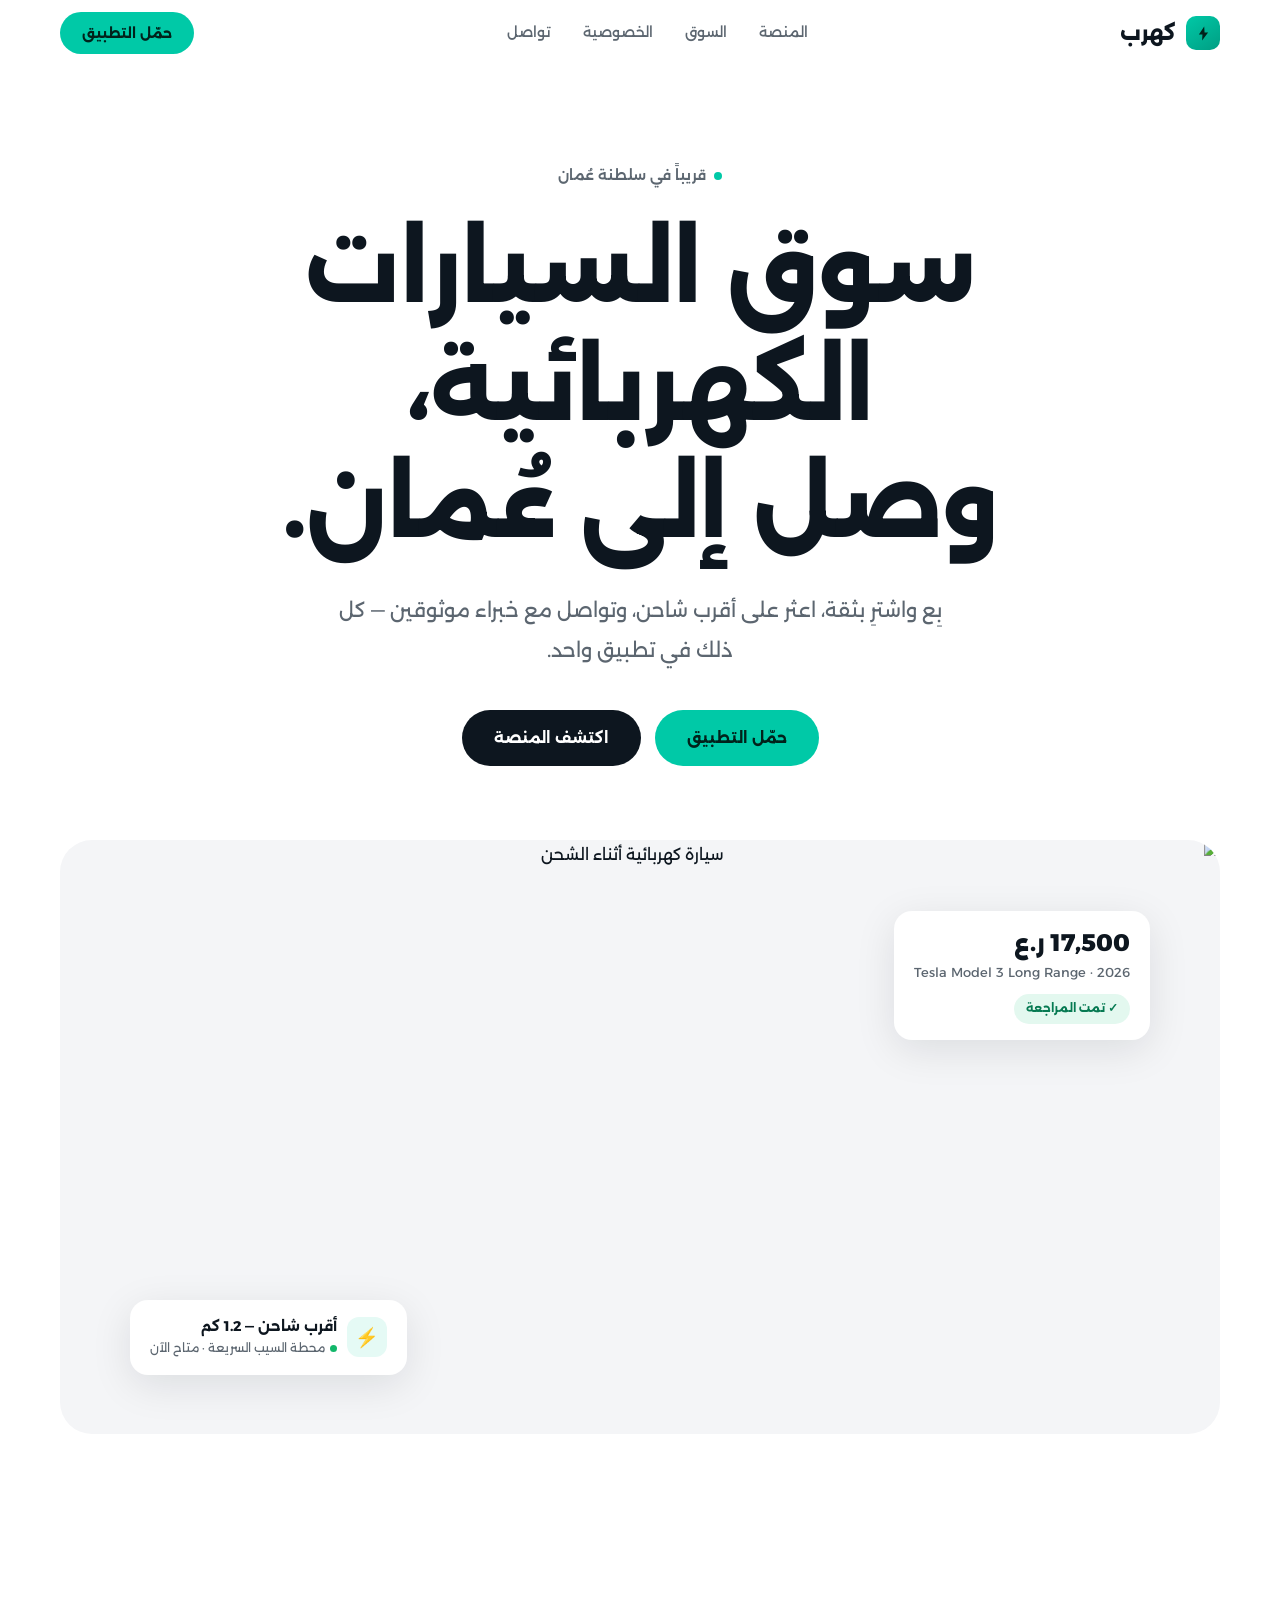
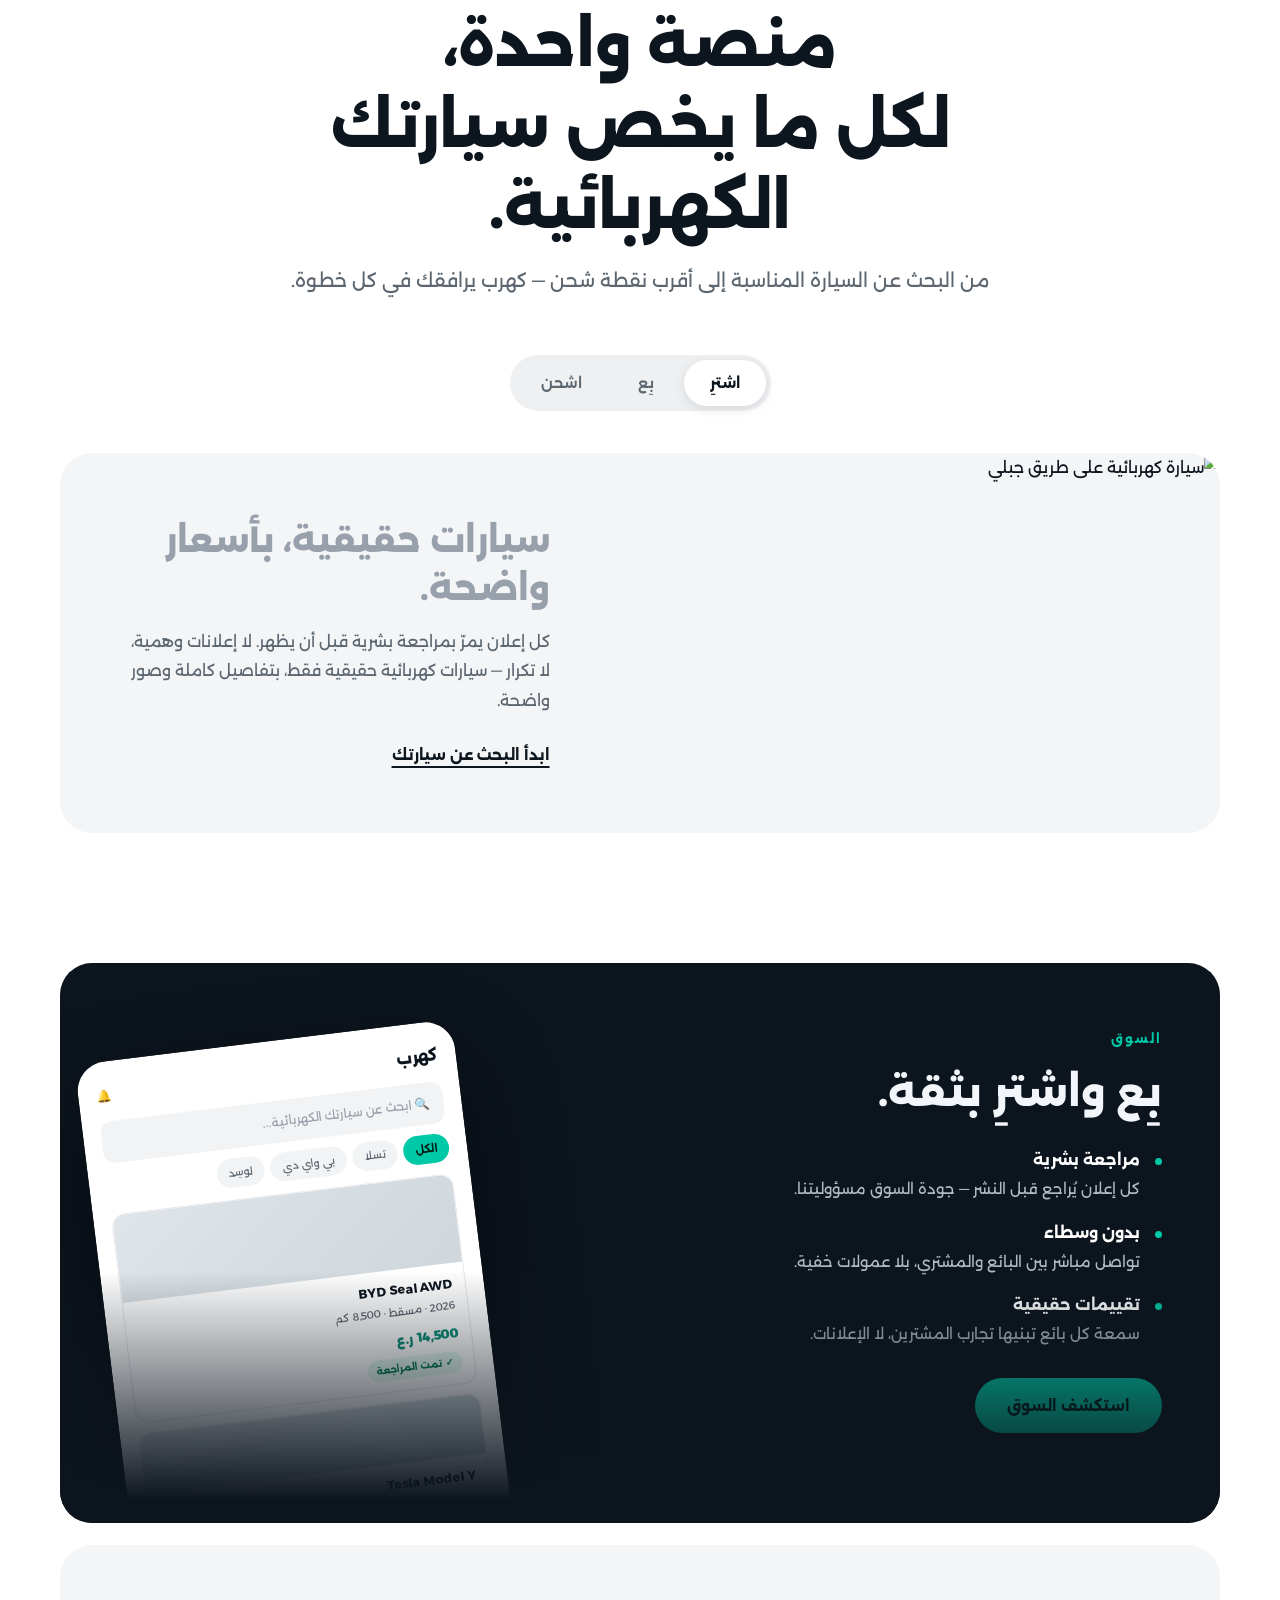
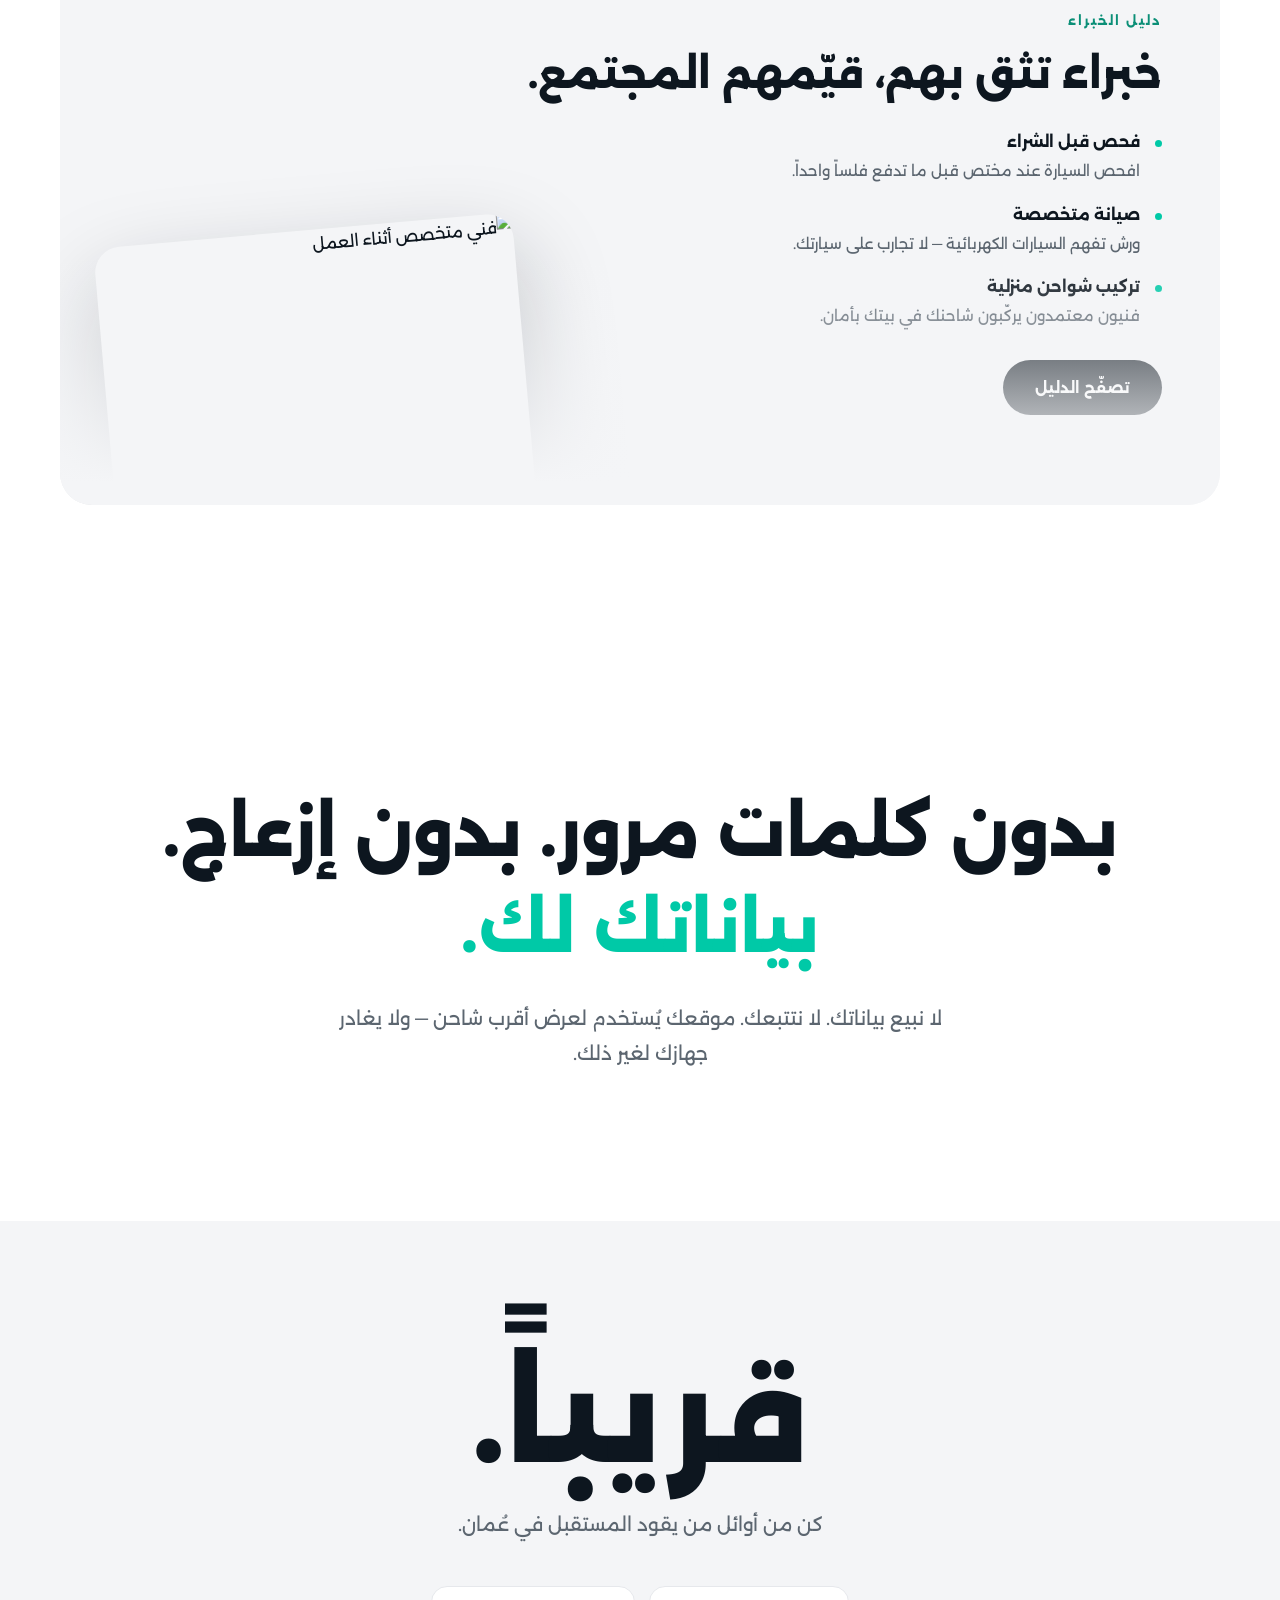
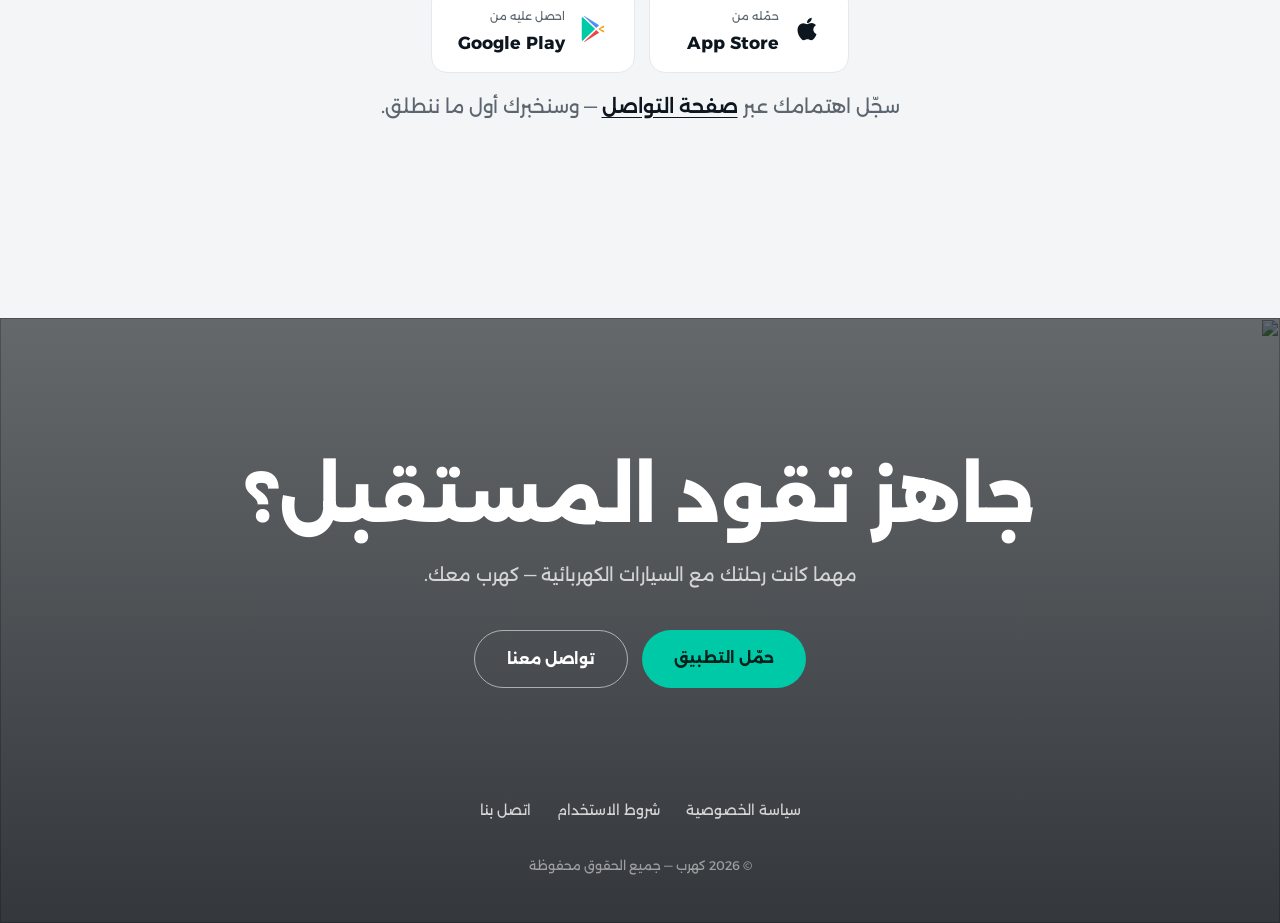
==== commit 83838906: "إعادة تصميم بأفكار plugmotors: ثيم فاتح، صور حقيقية، بطاقات عائمة Co-Authored-By: Claude Fable 5 <no" ====
--- a/index.html
+++ b/index.html
@@ -3,16 +3,16 @@
 <head>
   <meta charset="UTF-8" />
   <meta name="viewport" content="width=device-width, initial-scale=1.0" />
-  <title>كهرب — المستقبل كهربائي</title>
+  <title>كهرب — سوق السيارات الكهربائية في عُمان</title>
   <meta name="description" content="كهرب: سوق السيارات الكهربائية في عُمان — بيع وشراء بثقة، خريطة محطات الشحن، ودليل الخبراء والمتاجر. قريباً على App Store وGoogle Play." />
-  <meta property="og:title" content="كهرب — المستقبل كهربائي" />
-  <meta property="og:description" content="سوق السيارات الكهربائية، خريطة الشحن، وخبراء تثق بهم — بتجربة واحدة أنيقة." />
+  <meta property="og:title" content="كهرب — سوق السيارات الكهربائية في عُمان" />
+  <meta property="og:description" content="بِع واشترِ بثقة، اعثر على أقرب شاحن، وتواصل مع خبراء موثوقين — كل ذلك في تطبيق واحد." />
   <meta property="og:type" content="website" />
   <meta property="og:url" content="https://kahrabapp.com" />
   <link rel="icon" href="data:image/svg+xml,%3Csvg xmlns='http://www.w3.org/2000/svg' viewBox='0 0 100 100'%3E%3Crect width='100' height='100' rx='24' fill='%2300c9a7'/%3E%3Cpath d='M55 15 L30 55 h15 L45 85 L70 45 H55 Z' fill='white'/%3E%3C/svg%3E" />
   <link rel="preconnect" href="https://fonts.googleapis.com" />
   <link rel="preconnect" href="https://fonts.gstatic.com" crossorigin />
-  <link href="https://fonts.googleapis.com/css2?family=Alexandria:wght@300;400;600;700;800&display=swap" rel="stylesheet" />
+  <link href="https://fonts.googleapis.com/css2?family=Alexandria:wght@300;400;500;600;700;800&display=swap" rel="stylesheet" />
   <link rel="stylesheet" href="style.css" />
 </head>
 <body>
@@ -27,8 +27,8 @@
         كهرب
       </a>
       <div class="nav-links">
+        <a href="#platform">المنصة</a>
         <a href="#market">السوق</a>
-        <a href="#charge">الشحن</a>
         <a href="#privacy">الخصوصية</a>
         <a href="contact.html">تواصل</a>
       </div>
@@ -38,156 +38,155 @@
 
   <!-- ═══ Hero ═══ -->
   <header class="hero">
-    <div class="hero-glow"></div>
-    <div class="container">
-      <span class="eyebrow reveal in">قريباً في سلطنة عُمان</span>
-      <h1 class="reveal in">
-        المستقبل كهربائي.<br />
-        <span class="grad">وكلّه في كهرب.</span>
-      </h1>
+    <div class="container">
+      <span class="eyebrow reveal in"><span class="dot"></span>قريباً في سلطنة عُمان</span>
+      <h1 class="reveal in">سوق السيارات الكهربائية،<br />وصل إلى عُمان.</h1>
       <p class="lead reveal in" data-d="1">
-        سوق السيارات الكهربائية، خريطة محطات الشحن، وخبراء تثق بهم —
-        في تجربة واحدة، أنيقة وبسيطة.
+        بِع واشترِ بثقة، اعثر على أقرب شاحن، وتواصل مع خبراء موثوقين —
+        كل ذلك في تطبيق واحد.
       </p>
       <div class="hero-actions reveal in" data-d="2">
-        <a class="btn-primary" href="#download">حمّل التطبيق</a>
-        <a class="btn-ghost" href="#market">اكتشف المزيد <span>↓</span></a>
-      </div>
-    </div>
-
-    <div class="phone-stage reveal in" data-d="3">
-      <div class="phone">
-        <div class="screen">
-          <div class="notch"><i></i></div>
-          <div class="app-header">
-            <span class="t">
-              <span class="mini-logo"><svg viewBox="0 0 24 24" fill="none"><path d="M13 2 5.5 13.5h5L10 22l8.5-11.5h-5L13 2Z" fill="#01221b"/></svg></span>
-              كهرب
-            </span>
-            <span style="color:var(--dim);font-size:16px">🔔</span>
-          </div>
-          <div class="p-search">🔍 ابحث عن سيارتك الكهربائية...</div>
-          <div class="p-chips">
-            <span class="p-chip on">الكل</span>
-            <span class="p-chip">تسلا</span>
-            <span class="p-chip">بي واي دي</span>
-            <span class="p-chip">لوسِد</span>
-          </div>
-          <div class="p-card">
-            <div class="ph">🚙</div>
-            <div class="in">
-              <div class="n">Tesla Model 3 Long Range</div>
-              <div class="m">2026 · مسقط · 12,000 كم</div>
-              <div class="pr">17,000 ر.ع</div>
+        <a class="btn btn-primary" href="#download">حمّل التطبيق</a>
+        <a class="btn btn-dark" href="#platform">اكتشف المنصة</a>
+      </div>
+
+      <div class="hero-visual reveal in" data-d="3">
+        <div class="hero-photo">
+          <img src="https://images.unsplash.com/photo-1593941707882-a5bba14938c7?q=80&w=1800&auto=format&fit=crop" alt="سيارة كهربائية أثناء الشحن" loading="eager" />
+        </div>
+        <div class="chip-card c1">
+          <div class="price">17,500 ر.ع</div>
+          <div class="name">Tesla Model 3 Long Range · 2026</div>
+          <span class="chip-badge">✓ تمت المراجعة</span>
+        </div>
+        <div class="chip-card c2">
+          <div class="row">
+            <span class="ico">⚡</span>
+            <div>
+              <div class="t1">أقرب شاحن — 1.2 كم</div>
+              <div class="t2"><span class="live"></span>محطة السيب السريعة · متاح الآن</div>
             </div>
           </div>
-          <div class="p-card">
-            <div class="ph" style="height:64px">⚡</div>
-            <div class="in">
-              <div class="n">أقرب محطة شحن — 1.2 كم</div>
-              <div class="m">محطة السيب السريعة · متاحة الآن</div>
-            </div>
+        </div>
+      </div>
+    </div>
+  </header>
+
+  <!-- ═══ Platform tabs ═══ -->
+  <section class="block" id="platform">
+    <div class="container">
+      <div class="sec-head reveal">
+        <h2>منصة واحدة،<br />لكل ما يخص سيارتك الكهربائية.</h2>
+        <p>من البحث عن السيارة المناسبة إلى أقرب نقطة شحن — كهرب يرافقك في كل خطوة.</p>
+      </div>
+
+      <div class="seg reveal" role="tablist">
+        <button class="on" data-tab="buy" role="tab">اشترِ</button>
+        <button data-tab="sell" role="tab">بِع</button>
+        <button data-tab="charge" role="tab">اشحن</button>
+      </div>
+
+      <div class="pane on reveal" data-pane="buy">
+        <div class="photo">
+          <img src="https://images.unsplash.com/photo-1560958089-b8a1929cea89?q=80&w=1400&auto=format&fit=crop" alt="سيارة كهربائية على طريق جبلي" loading="lazy" />
+        </div>
+        <div class="copy">
+          <h3>سيارات حقيقية، بأسعار واضحة.</h3>
+          <p>كل إعلان يمرّ بمراجعة بشرية قبل أن يظهر. لا إعلانات وهمية، لا تكرار — سيارات كهربائية حقيقية فقط، بتفاصيل كاملة وصور واضحة.</p>
+          <a class="link" href="#download">ابدأ البحث عن سيارتك</a>
+        </div>
+      </div>
+
+      <div class="pane reveal" data-pane="sell">
+        <div class="photo">
+          <img src="https://images.unsplash.com/photo-1571987502227-9231b837d92a?q=80&w=1400&auto=format&fit=crop" alt="سيارة كهربائية عند الغروب" loading="lazy" />
+        </div>
+        <div class="copy">
+          <h3>أعلن عن سيارتك في دقائق.</h3>
+          <p>صوّر، حدّد السعر، وانشر. إعلانك يصل لمشترين مهتمين فعلاً بالسيارات الكهربائية — وتوصلك إشعارات لحظية عند كل تفاعل.</p>
+          <a class="link" href="#download">أعلن عن سيارتك</a>
+        </div>
+      </div>
+
+      <div class="pane reveal" data-pane="charge">
+        <div class="photo">
+          <div class="mapviz">
+            <div class="road"></div>
+            <span class="pin" style="top: 30%; inset-inline-start: 26%"></span>
+            <span class="pin p2" style="top: 58%; inset-inline-start: 60%"></span>
+            <span class="pin p3" style="top: 44%; inset-inline-start: 80%"></span>
           </div>
-          <div class="p-tab">
-            <span class="on">الرئيسية</span>
-            <span>استكشف</span>
-            <span>الخريطة</span>
-            <span>الخدمات</span>
-            <span>حسابي</span>
-          </div>
-        </div>
-      </div>
-    </div>
-  </header>
-
-  <!-- ═══ Kinetic strip ═══ -->
-  <div class="strip" dir="ltr">
-    <div class="strip-track">
-      <span class="solid">بِع.</span><span>اشترِ.</span><span class="solid">اشحن.</span><span>قيّم.</span><span class="solid">استشر.</span><span>وصّل.</span>
-      <span class="solid">بِع.</span><span>اشترِ.</span><span class="solid">اشحن.</span><span>قيّم.</span><span class="solid">استشر.</span><span>وصّل.</span>
-    </div>
-  </div>
-
-  <!-- ═══ Bento ═══ -->
-  <section class="block" id="market">
-    <div class="container">
-      <div class="sec-head reveal">
-        <div class="kicker">منصة واحدة. كل شيء.</div>
-        <h2>صُممت بعناية،<br />لتفاصيل تستحقها.</h2>
-      </div>
-
-      <div class="bento">
-        <div class="tile tile-market t-4 reveal">
-          <h3>سوق بلا فوضى.</h3>
-          <p>كل إعلان يمرّ بمراجعة بشرية قبل أن يظهر. لا إعلانات وهمية، لا تكرار — سيارات كهربائية حقيقية فقط.</p>
-          <div class="mkt" dir="ltr">
-            <div class="mc">
-              <div class="ph">🚗</div>
+        </div>
+        <div class="copy">
+          <h3>كل شواحن السلطنة، على خريطة واحدة.</h3>
+          <p>محطات عامة، شواحن خاصة، وحتى شواحن «الفزعة» من المجتمع — مع حالة التوفر والتنقل المباشر لأقرب نقطة.</p>
+          <a class="link" href="#download">اعثر على أقرب شاحن</a>
+        </div>
+      </div>
+    </div>
+  </section>
+
+  <!-- ═══ Solutions duo ═══ -->
+  <section class="block" id="market" style="padding-top: 0">
+    <div class="container duo">
+
+      <div class="sol dark reveal">
+        <div class="tag">السوق</div>
+        <h3>بِع واشترِ بثقة.</h3>
+        <ul>
+          <li><b>مراجعة بشرية</b>كل إعلان يُراجع قبل النشر — جودة السوق مسؤوليتنا.</li>
+          <li><b>بدون وسطاء</b>تواصل مباشر بين البائع والمشتري، بلا عمولات خفية.</li>
+          <li><b>تقييمات حقيقية</b>سمعة كل بائع تبنيها تجارب المشترين، لا الإعلانات.</li>
+        </ul>
+        <a class="btn btn-primary" href="#download">استكشف السوق</a>
+        <div class="sol-shot">
+          <div class="mini-app">
+            <div class="bar"><b>كهرب</b><span>🔔</span></div>
+            <div class="search">🔍 ابحث عن سيارتك الكهربائية...</div>
+            <div class="chips"><span class="on">الكل</span><span>تسلا</span><span>بي واي دي</span><span>لوسِد</span></div>
+            <div class="lc">
+              <div class="ph"></div>
               <div class="in">
                 <div class="n">BYD Seal AWD</div>
+                <div class="m">2026 · مسقط · 8,500 كم</div>
                 <div class="pr">14,500 ر.ع</div>
-                <span class="badge-ok">✓ تمت المراجعة</span>
+                <span class="ok">✓ تمت المراجعة</span>
               </div>
             </div>
-            <div class="mc">
-              <div class="ph">🚙</div>
+            <div class="lc">
+              <div class="ph" style="height: 60px"></div>
               <div class="in">
                 <div class="n">Tesla Model Y</div>
                 <div class="pr">19,900 ر.ع</div>
-                <span class="badge-ok">✓ تمت المراجعة</span>
-              </div>
-            </div>
-            <div class="mc">
-              <div class="ph">🏎️</div>
-              <div class="in">
-                <div class="n">Lucid Air Pure</div>
-                <div class="pr">29,000 ر.ع</div>
-                <span class="badge-ok">✓ تمت المراجعة</span>
               </div>
             </div>
           </div>
         </div>
-
-        <div class="tile tile-map t-2 reveal" data-d="1" id="charge">
-          <h3>الشحن، على الخريطة.</h3>
-          <p>كل محطات السلطنة — عامة، خاصة، وحتى شواحن «الفزعة» من المجتمع.</p>
-          <div class="mapviz">
-            <span class="pin" style="top:36%; inset-inline-start:28%"></span>
-            <span class="pin" style="top:58%; inset-inline-start:64%"></span>
-          </div>
-        </div>
-
-        <div class="tile t-2 reveal">
-          <div class="big-emoji">🔐</div>
-          <h3>بدون كلمة مرور.</h3>
-          <p>رمز يصلك على بريدك، أو دخول بلمسة عبر Google وApple. لا شيء يُنسى، لا شيء يُسرق.</p>
-        </div>
-
-        <div class="tile t-2 reveal" data-d="1">
-          <div class="big-emoji">🔔</div>
-          <h3>إشعارات لحظية.</h3>
-          <p>قُبل إعلانك؟ وصلك تقييم؟ أُضيفت سيارتك للمفضلة؟ تعرف فوراً.</p>
-        </div>
-
-        <div class="tile t-2 reveal" data-d="2">
-          <div class="big-emoji">🛠️</div>
-          <h3>خبراء موثّقون.</h3>
-          <p>فحص قبل الشراء، صيانة، وتركيب شواحن منزلية — من مختصين قيّمهم المجتمع.</p>
-        </div>
-
-        <div class="tile t-6 reveal">
-          <div class="big-emoji">🇴🇲</div>
-          <h3>صُنع لعُمان.</h3>
-          <p style="max-width:640px">من مسقط إلى صلالة — أول منصة متخصصة بالسيارات الكهربائية في السلطنة، بلغتك، لمجتمعك، ولمستقبل أنظف.</p>
-        </div>
-      </div>
+        <div class="sol-fade"></div>
+      </div>
+
+      <div class="sol light reveal">
+        <div class="tag">دليل الخبراء</div>
+        <h3>خبراء تثق بهم، قيّمهم المجتمع.</h3>
+        <ul>
+          <li><b>فحص قبل الشراء</b>افحص السيارة عند مختص قبل ما تدفع فلساً واحداً.</li>
+          <li><b>صيانة متخصصة</b>ورش تفهم السيارات الكهربائية — لا تجارب على سيارتك.</li>
+          <li><b>تركيب شواحن منزلية</b>فنيون معتمدون يركّبون شاحنك في بيتك بأمان.</li>
+        </ul>
+        <a class="btn btn-dark" href="#download">تصفّح الدليل</a>
+        <div class="sol-photo">
+          <img src="https://images.unsplash.com/photo-1558618666-fcd25c85cd64?q=80&w=1000&auto=format&fit=crop" alt="فني متخصص أثناء العمل" loading="lazy" />
+        </div>
+        <div class="sol-fade"></div>
+      </div>
+
     </div>
   </section>
 
   <!-- ═══ Statement ═══ -->
-  <section class="statement" id="privacy" style="background:var(--bg); border-block:1px solid var(--border)">
-    <div class="container">
-      <h2 class="reveal">بدون كلمات مرور.<br />بدون إزعاج. <em>بياناتك لك.</em></h2>
+  <section class="statement" id="privacy">
+    <div class="container">
+      <h2 class="reveal">بدون كلمات مرور. بدون إزعاج.<br /><em>بياناتك لك.</em></h2>
       <p class="reveal" data-d="1">لا نبيع بياناتك. لا نتتبعك. موقعك يُستخدم لعرض أقرب شاحن — ولا يغادر جهازك لغير ذلك.</p>
     </div>
   </section>
@@ -199,7 +198,7 @@
       <p class="reveal" data-d="1">كن من أوائل من يقود المستقبل في عُمان.</p>
       <div class="store-buttons reveal" data-d="2">
         <a class="store-btn" href="#" aria-label="حمّل من App Store">
-          <svg viewBox="0 0 24 24" fill="#f2f6ff"><path d="M17.05 20.28c-.98.95-2.05.8-3.08.35-1.09-.46-2.09-.48-3.24 0-1.44.62-2.2.44-3.06-.35C2.79 15.25 3.51 7.59 9.05 7.31c1.35.07 2.29.74 3.08.8 1.18-.24 2.31-.93 3.57-.84 1.51.12 2.65.72 3.4 1.8-3.12 1.87-2.38 5.98.48 7.13-.57 1.5-1.31 2.99-2.53 4.08ZM12.03 7.25c-.15-2.23 1.66-4.07 3.74-4.25.29 2.58-2.34 4.5-3.74 4.25Z"/></svg>
+          <svg viewBox="0 0 24 24" fill="#0d161f"><path d="M17.05 20.28c-.98.95-2.05.8-3.08.35-1.09-.46-2.09-.48-3.24 0-1.44.62-2.2.44-3.06-.35C2.79 15.25 3.51 7.59 9.05 7.31c1.35.07 2.29.74 3.08.8 1.18-.24 2.31-.93 3.57-.84 1.51.12 2.65.72 3.4 1.8-3.12 1.87-2.38 5.98.48 7.13-.57 1.5-1.31 2.99-2.53 4.08ZM12.03 7.25c-.15-2.23 1.66-4.07 3.74-4.25.29 2.58-2.34 4.5-3.74 4.25Z"/></svg>
           <span><span class="small">حمّله من</span><br /><span class="big">App Store</span></span>
         </a>
         <a class="store-btn" href="#" aria-label="حمّل من Google Play">
@@ -211,16 +210,19 @@
     </div>
   </section>
 
-  <!-- ═══ Footer ═══ -->
-  <footer>
-    <div class="container footer-inner">
-      <a class="brand" href="/" style="font-size:17px">
-        <span class="logo" style="width:30px;height:30px;border-radius:9px">
-          <svg viewBox="0 0 24 24" fill="none" style="width:15px;height:15px"><path d="M13 2 5.5 13.5h5L10 22l8.5-11.5h-5L13 2Z" fill="#01221b"/></svg>
-        </span>
-        كهرب
-      </a>
-      <div class="footer-links">
+  <!-- ═══ Photo footer ═══ -->
+  <footer class="footer-hero">
+    <div class="bgimg">
+      <img src="https://images.unsplash.com/photo-1620891549027-942fdc95d3f5?q=80&w=1900&auto=format&fit=crop" alt="" loading="lazy" />
+    </div>
+    <div class="container inner">
+      <h2 class="reveal">جاهز تقود المستقبل؟</h2>
+      <p class="sub reveal" data-d="1">مهما كانت رحلتك مع السيارات الكهربائية — كهرب معك.</p>
+      <div class="acts reveal" data-d="2">
+        <a class="btn btn-primary" href="#download">حمّل التطبيق</a>
+        <a class="btn btn-outline-light" href="contact.html">تواصل معنا</a>
+      </div>
+      <div class="links-row">
         <a href="privacy.html">سياسة الخصوصية</a>
         <a href="terms.html">شروط الاستخدام</a>
         <a href="contact.html">اتصل بنا</a>
@@ -233,21 +235,23 @@
     // Reveal on scroll
     const io = new IntersectionObserver(
       (entries) => entries.forEach((e) => e.isIntersecting && e.target.classList.add("in")),
-      { threshold: 0.15 }
+      { threshold: 0.12 }
     );
     document.querySelectorAll(".reveal:not(.in)").forEach((el) => io.observe(el));
 
-    // Nav background after scroll
+    // Nav border after scroll
     const nav = document.getElementById("nav");
     const onScroll = () => nav.classList.toggle("scrolled", window.scrollY > 24);
     addEventListener("scroll", onScroll, { passive: true });
     onScroll();
 
-    // Tile hover spotlight follows the cursor
-    document.querySelectorAll(".tile").forEach((t) => {
-      t.addEventListener("pointermove", (e) => {
-        const r = t.getBoundingClientRect();
-        t.style.setProperty("--mx", ((e.clientX - r.left) / r.width) * 100 + "%");
+    // Segmented tabs
+    document.querySelectorAll(".seg button").forEach((b) => {
+      b.addEventListener("click", () => {
+        document.querySelectorAll(".seg button").forEach((x) => x.classList.toggle("on", x === b));
+        document.querySelectorAll(".pane").forEach((p) =>
+          p.classList.toggle("on", p.dataset.pane === b.dataset.tab)
+        );
       });
     });
   </script>
--- a/style.css
+++ b/style.css
@@ -1,20 +1,21 @@
 /* كهرب — kahrabapp.com
-   تصميم بروح الشركات العالمية: مساحات هائلة، خط ضخم، حركة ناعمة. */
+   تصميم فاتح بصور حقيقية: خط ضخم داكن على أبيض، لون واحد، بطاقات عائمة. */
 
 :root {
-  --black: #05080f;
-  --bg: #070d1a;
-  --card: #0d1626;
-  --card-2: #101c31;
-  --border: rgba(142, 160, 192, 0.14);
-  --fg: #f2f6ff;
-  --muted: #93a3c0;
-  --dim: #5d6c8a;
+  --bg: #ffffff;
+  --bg-soft: #f4f5f7;
+  --ink: #0d161f;
+  --ink-2: #16222e;
+  --muted: #5c6670;
+  --dim: #98a1ab;
+  --border: #e6e8ec;
   --primary: #00c9a7;
-  --primary-2: #4fe3c1;
-  --glow: rgba(0, 201, 167, 0.32);
-  --r-lg: 28px;
-  --r-md: 20px;
+  --primary-ink: #01221b;
+  --dark-card: #0c141d;
+  --r-xl: 32px;
+  --r-lg: 24px;
+  --r-md: 16px;
+  --shadow-card: 0 10px 40px rgba(13, 22, 31, 0.10);
   --ease: cubic-bezier(0.16, 1, 0.3, 1);
 }
 
@@ -23,33 +24,34 @@
 html { scroll-behavior: smooth; }
 
 body {
-  background: var(--black);
-  color: var(--fg);
+  background: var(--bg);
+  color: var(--ink);
   font-family: "Alexandria", -apple-system, "Segoe UI", Tahoma, sans-serif;
-  font-weight: 300;
-  line-height: 1.8;
+  font-weight: 400;
+  line-height: 1.85;
   overflow-x: hidden;
   -webkit-font-smoothing: antialiased;
 }
 
 a { color: inherit; text-decoration: none; }
 img, svg { display: block; max-width: 100%; }
-strong { font-weight: 600; }
-
-.container { width: min(1200px, 92%); margin-inline: auto; }
-
-::selection { background: var(--primary); color: #012019; }
+strong { font-weight: 700; }
+button { font: inherit; border: 0; background: none; cursor: pointer; color: inherit; }
+
+.container { width: min(1160px, 92%); margin-inline: auto; }
+
+::selection { background: var(--primary); color: var(--primary-ink); }
 
 /* ═══ Reveal on scroll ═══ */
 .reveal {
   opacity: 0;
-  transform: translateY(46px);
-  transition: opacity 1s var(--ease), transform 1s var(--ease);
+  transform: translateY(34px);
+  transition: opacity 0.9s var(--ease), transform 0.9s var(--ease);
 }
 .reveal.in { opacity: 1; transform: none; }
-.reveal[data-d="1"] { transition-delay: 0.1s; }
-.reveal[data-d="2"] { transition-delay: 0.22s; }
-.reveal[data-d="3"] { transition-delay: 0.34s; }
+.reveal[data-d="1"] { transition-delay: 0.08s; }
+.reveal[data-d="2"] { transition-delay: 0.18s; }
+.reveal[data-d="3"] { transition-delay: 0.28s; }
 @media (prefers-reduced-motion: reduce) {
   .reveal { opacity: 1; transform: none; transition: none; }
   * { animation: none !important; }
@@ -58,417 +60,455 @@
 /* ═══ Nav ═══ */
 .nav {
   position: fixed; inset-inline: 0; top: 0; z-index: 100;
-  transition: background 0.4s, border-color 0.4s;
+  transition: background 0.35s, border-color 0.35s, box-shadow 0.35s;
   border-bottom: 1px solid transparent;
-}
-.nav.scrolled {
-  background: rgba(5, 8, 15, 0.72);
-  backdrop-filter: blur(20px) saturate(1.4);
-  -webkit-backdrop-filter: blur(20px) saturate(1.4);
-  border-color: var(--border);
-}
+  background: rgba(255, 255, 255, 0.82);
+  backdrop-filter: blur(18px) saturate(1.5);
+  -webkit-backdrop-filter: blur(18px) saturate(1.5);
+}
+.nav.scrolled { border-color: var(--border); }
 .nav-inner {
   display: flex; align-items: center; justify-content: space-between;
-  height: 64px;
-}
-.brand { display: flex; align-items: center; gap: 10px; font-weight: 700; font-size: 20px; letter-spacing: -0.3px; }
+  height: 66px;
+}
+.brand { display: flex; align-items: center; gap: 10px; font-weight: 800; font-size: 20px; }
 .brand .logo {
   width: 34px; height: 34px; border-radius: 10px;
   background: linear-gradient(145deg, var(--primary), #009e83);
   display: grid; place-items: center;
-  box-shadow: 0 2px 14px var(--glow);
 }
 .brand .logo svg { width: 17px; height: 17px; }
-.nav-links { display: flex; gap: 34px; font-size: 13.5px; font-weight: 400; color: var(--muted); }
+.nav-links { display: flex; gap: 32px; font-size: 14px; font-weight: 500; color: var(--muted); }
 .nav-links a { transition: color 0.25s; }
-.nav-links a:hover { color: var(--fg); }
+.nav-links a:hover { color: var(--ink); }
 .nav .cta {
-  font-size: 13px; font-weight: 600;
-  color: #01221b;
+  font-size: 13.5px; font-weight: 700;
+  color: var(--primary-ink);
   background: var(--primary);
-  padding: 8px 20px; border-radius: 999px;
-  transition: transform 0.25s var(--ease), box-shadow 0.25s;
-}
-.nav .cta:hover { transform: scale(1.05); box-shadow: 0 6px 24px var(--glow); }
+  padding: 9px 22px; border-radius: 999px;
+  transition: transform 0.25s var(--ease), filter 0.25s;
+}
+.nav .cta:hover { transform: scale(1.04); filter: brightness(1.06); }
+
+/* ═══ Buttons ═══ */
+.btn {
+  display: inline-block;
+  font-size: 15px; font-weight: 700;
+  padding: 14px 32px; border-radius: 999px;
+  transition: transform 0.3s var(--ease), filter 0.3s, background 0.3s, color 0.3s;
+}
+.btn:hover { transform: scale(1.04); }
+.btn-primary { background: var(--primary); color: var(--primary-ink); }
+.btn-primary:hover { filter: brightness(1.06); }
+.btn-dark { background: var(--ink); color: #fff; }
+.btn-outline-light { border: 1.5px solid rgba(255, 255, 255, 0.55); color: #fff; }
+.btn-outline-light:hover { background: rgba(255, 255, 255, 0.12); }
 
 /* ═══ Hero ═══ */
 .hero {
-  position: relative;
-  padding: 180px 0 0;
+  padding: 160px 0 40px;
   text-align: center;
-  overflow: hidden;
-}
-.hero-glow {
-  position: absolute; inset: 0; pointer-events: none;
-  background:
-    radial-gradient(900px 480px at 50% -8%, rgba(0, 201, 167, 0.14), transparent 65%),
-    radial-gradient(600px 400px at 82% 30%, rgba(79, 142, 247, 0.07), transparent 70%),
-    radial-gradient(600px 400px at 15% 42%, rgba(0, 201, 167, 0.06), transparent 70%);
 }
 .eyebrow {
   display: inline-block;
-  font-size: 13px; font-weight: 500; letter-spacing: 0.2px;
-  color: var(--primary);
-  border: 1px solid rgba(0, 201, 167, 0.35);
-  background: rgba(0, 201, 167, 0.07);
-  padding: 7px 20px; border-radius: 999px;
-  margin-bottom: 34px;
+  font-size: 14px; font-weight: 600;
+  color: var(--muted);
+  margin-bottom: 22px;
+}
+.eyebrow .dot {
+  display: inline-block; width: 8px; height: 8px; border-radius: 50%;
+  background: var(--primary); margin-inline-end: 8px;
+  vertical-align: middle;
 }
 .hero h1 {
-  font-size: clamp(54px, 9.5vw, 118px);
-  font-weight: 700;
-  line-height: 1.22;
-  letter-spacing: -2px;
-}
-.hero h1 .grad {
-  background: linear-gradient(100deg, var(--primary) 10%, var(--primary-2) 45%, #8ff5df 70%, var(--primary) 95%);
-  background-size: 220% auto;
-  -webkit-background-clip: text; background-clip: text; color: transparent;
-  animation: shine 7s linear infinite;
-}
-@keyframes shine { to { background-position: 220% center; } }
+  font-size: clamp(42px, 7.4vw, 92px);
+  font-weight: 800;
+  line-height: 1.28;
+  max-width: 1000px;
+  margin-inline: auto;
+}
 .hero .lead {
   color: var(--muted);
-  font-size: clamp(16px, 2.1vw, 21px);
-  font-weight: 300;
-  max-width: 660px;
-  margin: 30px auto 44px;
+  font-size: clamp(16px, 2vw, 20px);
+  max-width: 620px;
+  margin: 26px auto 40px;
   line-height: 2;
 }
-.hero-actions { display: flex; gap: 18px; justify-content: center; align-items: center; flex-wrap: wrap; }
-.btn-primary {
-  font-size: 15px; font-weight: 600;
-  color: #01221b; background: var(--primary);
-  padding: 14px 34px; border-radius: 999px;
-  transition: transform 0.3s var(--ease), box-shadow 0.3s;
-  box-shadow: 0 4px 30px rgba(0, 201, 167, 0.25);
-}
-.btn-primary:hover { transform: scale(1.05); box-shadow: 0 8px 44px var(--glow); }
-.btn-ghost {
-  font-size: 15px; font-weight: 400; color: var(--primary);
-  display: inline-flex; align-items: center; gap: 7px;
-  transition: gap 0.3s var(--ease);
-}
-.btn-ghost:hover { gap: 12px; }
-
-/* ═══ Phone ═══ */
-.phone-stage {
+.hero-actions { display: flex; gap: 14px; justify-content: center; align-items: center; flex-wrap: wrap; }
+
+/* hero photo card with floating chips */
+.hero-visual {
   position: relative;
-  margin-top: 90px;
-  padding-bottom: 150px;
-  display: flex; justify-content: center;
-}
-.phone-stage::before {
-  content: "";
-  position: absolute; bottom: 40px; left: 50%; transform: translateX(-50%);
-  width: min(760px, 90%); height: 480px;
-  background: radial-gradient(closest-side, rgba(0, 201, 167, 0.16), transparent);
-  filter: blur(10px);
-  pointer-events: none;
-}
-.phone {
-  position: relative;
-  width: 330px;
-  border-radius: 54px;
-  padding: 12px;
-  background: linear-gradient(180deg, #2a3550, #121a2c 40%, #0a1120);
-  box-shadow:
-    inset 0 0 0 1.5px rgba(255, 255, 255, 0.09),
-    0 60px 120px rgba(0, 0, 0, 0.7),
-    0 0 90px rgba(0, 201, 167, 0.13);
-  animation: float 7s ease-in-out infinite;
-}
-@keyframes float { 50% { transform: translateY(-16px); } }
-.screen {
-  border-radius: 43px; overflow: hidden;
-  background: var(--bg);
-  border: 1px solid rgba(255, 255, 255, 0.05);
-}
-.notch {
-  display: flex; justify-content: center; padding: 10px 0 4px;
-}
-.notch i {
-  width: 108px; height: 26px; border-radius: 999px;
-  background: #05080f;
-  border: 1px solid rgba(255,255,255,0.05);
-}
-.app-header {
-  display: flex; align-items: center; justify-content: space-between;
-  padding: 12px 18px 10px;
-}
-.app-header .t { font-weight: 700; font-size: 17px; display: flex; gap: 8px; align-items: center; }
-.mini-logo {
-  width: 26px; height: 26px; border-radius: 8px;
-  background: linear-gradient(145deg, var(--primary), #009e83);
-  display: grid; place-items: center;
-}
-.mini-logo svg { width: 13px; height: 13px; }
-.p-search {
-  margin: 2px 18px 14px; padding: 11px 15px;
-  background: var(--card); border: 1px solid var(--border);
-  border-radius: 13px; color: var(--dim); font-size: 12px;
-}
-.p-chips { display: flex; gap: 8px; padding: 0 18px 14px; }
-.p-chip {
-  font-size: 10.5px; font-weight: 400; padding: 6px 13px; border-radius: 999px;
-  background: var(--card); border: 1px solid var(--border); color: var(--muted);
-}
-.p-chip.on { background: rgba(0,201,167,0.12); color: var(--primary); border-color: rgba(0,201,167,0.4); font-weight: 600; }
-.p-card {
-  margin: 0 18px 13px; border-radius: 17px; overflow: hidden;
-  background: var(--card); border: 1px solid var(--border);
-}
-.p-card .ph {
-  height: 104px;
+  margin-top: 74px;
+}
+.hero-photo {
+  border-radius: var(--r-xl);
+  overflow: hidden;
+  aspect-ratio: 16 / 8.2;
+  background: var(--bg-soft);
+}
+.hero-photo img { width: 100%; height: 100%; object-fit: cover; }
+.chip-card {
+  position: absolute;
+  background: #fff;
+  border-radius: 18px;
+  box-shadow: var(--shadow-card);
+  padding: 16px 20px;
+  text-align: right;
+  animation: chipfloat 6s ease-in-out infinite;
+}
+@keyframes chipfloat { 50% { transform: translateY(-10px); } }
+.chip-card.c1 { top: 12%; inset-inline-start: 6%; animation-delay: 0.8s; }
+.chip-card.c2 { bottom: 10%; inset-inline-end: 6%; }
+.chip-card .price { font-size: 24px; font-weight: 800; color: var(--ink); line-height: 1.3; }
+.chip-card .name { font-size: 13px; color: var(--muted); margin-top: 2px; }
+.chip-badge {
+  display: inline-block; margin-top: 10px;
+  font-size: 11.5px; font-weight: 700; color: #067a52;
+  background: #e3f8ef;
+  padding: 4px 12px; border-radius: 999px;
+}
+.chip-card .row { display: flex; align-items: center; gap: 10px; }
+.chip-card .ico {
+  width: 40px; height: 40px; border-radius: 12px;
+  background: #e5faf5; color: var(--primary);
+  display: grid; place-items: center; font-size: 19px;
+}
+.chip-card .t1 { font-size: 14px; font-weight: 700; line-height: 1.5; }
+.chip-card .t2 { font-size: 12px; color: var(--muted); }
+.chip-card .live {
+  display: inline-block; width: 7px; height: 7px; border-radius: 50%;
+  background: #12b76a; margin-inline-end: 5px;
+}
+
+/* ═══ Section heads ═══ */
+section.block { padding: 130px 0; }
+section.block.soft { background: var(--bg-soft); }
+.sec-head { text-align: center; max-width: 780px; margin: 0 auto 56px; }
+.sec-head h2 {
+  font-size: clamp(32px, 5.4vw, 60px);
+  font-weight: 800; line-height: 1.35;
+}
+.sec-head p { color: var(--muted); font-size: clamp(15px, 1.9vw, 19px); margin-top: 16px; }
+
+/* ═══ Segmented tabs ═══ */
+.seg {
+  display: flex; gap: 4px;
+  background: #eef0f2;
+  border-radius: 999px;
+  padding: 5px;
+  width: max-content;
+  margin: 0 auto 42px;
+}
+.seg button {
+  font-size: 14.5px; font-weight: 600;
+  color: var(--muted);
+  padding: 10px 26px; border-radius: 999px;
+  transition: color 0.25s, background 0.25s, box-shadow 0.25s;
+}
+.seg button.on {
+  background: #fff; color: var(--ink); font-weight: 700;
+  box-shadow: 0 3px 12px rgba(13, 22, 31, 0.10);
+}
+
+/* tab pane: photo + copy */
+.pane {
+  display: none;
+  background: var(--bg-soft);
+  border-radius: var(--r-xl);
+  overflow: hidden;
+  grid-template-columns: 1.15fr 1fr;
+  align-items: stretch;
+}
+.pane.on { display: grid; }
+.pane .photo { min-height: 380px; position: relative; }
+.pane .photo img { position: absolute; inset: 0; width: 100%; height: 100%; object-fit: cover; }
+.pane .copy { padding: 54px 50px; display: flex; flex-direction: column; justify-content: center; }
+.pane .copy h3 { font-size: clamp(24px, 3vw, 34px); font-weight: 800; line-height: 1.4; }
+.pane .copy p { color: var(--muted); font-size: 16px; margin-top: 14px; max-width: 420px; }
+.pane .copy .link {
+  margin-top: 26px; font-weight: 700; font-size: 15px;
+  color: var(--ink); text-decoration: underline;
+  text-underline-offset: 6px; text-decoration-thickness: 1.5px;
+  width: max-content;
+}
+.pane .copy .link:hover { color: var(--primary); }
+
+/* CSS map visual for charge pane */
+.mapviz {
+  position: absolute; inset: 0;
   background:
-    radial-gradient(160px 80px at 68% 18%, rgba(0, 201, 167, 0.28), transparent),
-    linear-gradient(140deg, #1a2743, #0d1730);
-  display: grid; place-items: center; font-size: 30px;
-}
-.p-card .in { padding: 11px 14px 13px; }
-.p-card .n { font-size: 13px; font-weight: 600; }
-.p-card .m { font-size: 10.5px; color: var(--muted); margin-top: 2px; }
-.p-card .pr { font-size: 14px; color: var(--primary); font-weight: 700; margin-top: 7px; }
-.p-tab {
-  display: flex; justify-content: space-around;
-  border-top: 1px solid var(--border); padding: 12px 6px 20px; margin-top: 4px;
-  color: var(--dim); font-size: 9.5px; text-align: center;
-}
-.p-tab .on { color: var(--primary); font-weight: 600; }
-
-/* ═══ Kinetic strip ═══ */
-.strip {
-  overflow: hidden;
-  padding: 40px 0;
-  border-block: 1px solid var(--border);
-  background: var(--bg);
-  white-space: nowrap;
-}
-.strip-track {
-  display: inline-block;
-  animation: marquee 26s linear infinite;
-}
-.strip span {
-  font-size: clamp(34px, 5vw, 62px);
-  font-weight: 700;
-  letter-spacing: -1px;
-  margin-inline: 28px;
-  color: transparent;
-  -webkit-text-stroke: 1px rgba(147, 163, 192, 0.35);
-}
-.strip span.solid { color: var(--primary); -webkit-text-stroke: 0; }
-@keyframes marquee { to { transform: translateX(50%); } }
-
-/* ═══ Sections ═══ */
-section.block { padding: 150px 0; position: relative; }
-.sec-head { max-width: 760px; margin-bottom: 74px; }
-.sec-head.center { margin-inline: auto; text-align: center; }
-.kicker {
-  color: var(--primary); font-weight: 600; font-size: 14px;
-  margin-bottom: 16px; letter-spacing: 0.3px;
-}
-.sec-head h2 {
-  font-size: clamp(34px, 5.6vw, 62px);
-  font-weight: 700; line-height: 1.35; letter-spacing: -1.5px;
-}
-.sec-head p { color: var(--muted); font-size: clamp(15px, 1.8vw, 18px); margin-top: 18px; }
-
-/* ═══ Bento ═══ */
-.bento {
-  display: grid; gap: 16px;
-  grid-template-columns: repeat(6, 1fr);
-}
-.tile {
-  position: relative;
-  background: linear-gradient(180deg, var(--card), #0a1322);
-  border: 1px solid var(--border);
-  border-radius: var(--r-lg);
-  padding: 40px 36px;
-  overflow: hidden;
-  transition: transform 0.5s var(--ease), border-color 0.4s;
-}
-.tile:hover { transform: translateY(-6px); border-color: rgba(0, 201, 167, 0.35); }
-.tile::after {
-  content: "";
+    radial-gradient(2.5px 2.5px at 22% 28%, #c4cad1, transparent),
+    radial-gradient(2px 2px at 64% 18%, #ced3d9, transparent),
+    radial-gradient(2.5px 2.5px at 44% 62%, #c4cad1, transparent),
+    radial-gradient(2px 2px at 82% 52%, #ced3d9, transparent),
+    radial-gradient(2px 2px at 30% 80%, #ced3d9, transparent),
+    linear-gradient(160deg, #eef1f3, #e2e7ea);
+}
+.mapviz .road {
   position: absolute; inset: 0;
-  background: radial-gradient(420px 200px at var(--mx, 50%) 0%, rgba(0, 201, 167, 0.07), transparent 70%);
-  opacity: 0; transition: opacity 0.5s;
-  pointer-events: none;
-}
-.tile:hover::after { opacity: 1; }
-.tile h3 {
-  font-size: clamp(21px, 2.4vw, 27px);
-  font-weight: 700; letter-spacing: -0.5px;
-  margin-bottom: 10px;
-}
-.tile p { color: var(--muted); font-size: 15px; max-width: 420px; }
-.tile .big-emoji { font-size: 40px; margin-bottom: 22px; }
-.t-4 { grid-column: span 4; }
-.t-3 { grid-column: span 3; }
-.t-2 { grid-column: span 2; }
-.t-6 { grid-column: span 6; }
-
-/* mini market visual inside big tile */
-.tile-market { min-height: 380px; }
-.mkt {
-  position: absolute; inset-inline-start: 36px; bottom: -30px;
-  display: flex; gap: 14px;
-  transform: rotate(-4deg);
-}
-.mkt .mc {
-  width: 190px; border-radius: 18px; overflow: hidden;
-  background: var(--card-2); border: 1px solid var(--border);
-  box-shadow: 0 30px 60px rgba(0, 0, 0, 0.45);
-}
-.mkt .mc .ph { height: 92px; display: grid; place-items: center; font-size: 26px;
-  background: radial-gradient(130px 60px at 65% 20%, rgba(0,201,167,0.25), transparent), linear-gradient(140deg, #1a2743, #0d1730); }
-.mkt .mc .in { padding: 10px 13px 14px; }
-.mkt .mc .n { font-size: 12.5px; font-weight: 600; }
-.mkt .mc .pr { font-size: 13px; color: var(--primary); font-weight: 700; margin-top: 5px; }
-.mkt .mc .badge-ok {
-  display: inline-block; margin-top: 7px;
-  font-size: 10px; font-weight: 600; color: var(--primary);
-  background: rgba(0, 201, 167, 0.12); border: 1px solid rgba(0, 201, 167, 0.3);
-  padding: 3px 10px; border-radius: 999px;
-}
-
-/* map visual */
-.tile-map { min-height: 380px; }
-.mapviz {
-  position: absolute; inset: auto 0 0 0; height: 240px;
   background:
-    radial-gradient(2px 2px at 20% 30%, rgba(147,163,192,0.5), transparent),
-    radial-gradient(2px 2px at 70% 20%, rgba(147,163,192,0.4), transparent),
-    radial-gradient(2px 2px at 45% 60%, rgba(147,163,192,0.45), transparent),
-    radial-gradient(2px 2px at 85% 55%, rgba(147,163,192,0.35), transparent),
-    linear-gradient(180deg, transparent, rgba(0, 201, 167, 0.05));
-  mask-image: linear-gradient(180deg, transparent, #000 30%);
-  -webkit-mask-image: linear-gradient(180deg, transparent, #000 30%);
+    linear-gradient(90deg, transparent 48.5%, #fff 48.5%, #fff 51.5%, transparent 51.5%),
+    linear-gradient(0deg, transparent 63%, #fff 63%, #fff 66%, transparent 66%);
+  opacity: 0.85;
 }
 .pin {
   position: absolute;
-  width: 14px; height: 14px; border-radius: 50%;
+  width: 15px; height: 15px; border-radius: 50%;
   background: var(--primary);
-  box-shadow: 0 0 0 5px rgba(0, 201, 167, 0.18);
+  box-shadow: 0 0 0 5px rgba(0, 201, 167, 0.20);
 }
 .pin::before {
   content: "";
   position: absolute; inset: -5px;
   border-radius: 50%;
-  border: 1.5px solid rgba(0, 201, 167, 0.5);
+  border: 1.5px solid rgba(0, 168, 138, 0.55);
   animation: pulse 2.4s ease-out infinite;
 }
 @keyframes pulse {
   0% { transform: scale(0.7); opacity: 1; }
   100% { transform: scale(2.6); opacity: 0; }
 }
-.pin:nth-child(2) { animation-delay: 0.6s; }
-
-/* statement ═══ */
-.statement { text-align: center; padding: 170px 0; }
+.pin.p2::before { animation-delay: 0.6s; }
+.pin.p3::before { animation-delay: 1.2s; }
+
+/* ═══ Solution cards (dark + light duo) ═══ */
+.duo { display: grid; gap: 22px; }
+.sol {
+  position: relative;
+  border-radius: var(--r-xl);
+  padding: 64px 58px 0;
+  overflow: hidden;
+  min-height: 560px;
+}
+.sol .tag {
+  font-size: 12.5px; font-weight: 700; letter-spacing: 2px;
+  margin-bottom: 14px;
+}
+.sol h3 { font-size: clamp(26px, 3.4vw, 40px); font-weight: 800; line-height: 1.4; }
+.sol ul { list-style: none; margin: 26px 0 30px; max-width: 520px; position: relative; z-index: 2; }
+.sol li { padding-inline-start: 22px; position: relative; margin-bottom: 16px; font-size: 15px; }
+.sol li::before {
+  content: ""; position: absolute; inset-inline-start: 0; top: 12px;
+  width: 7px; height: 7px; border-radius: 50%; background: var(--primary);
+}
+.sol li b { display: block; font-size: 15.5px; font-weight: 700; }
+.sol .btn { position: relative; z-index: 2; margin-bottom: 44px; }
+
+.sol.dark { background: var(--dark-card); color: #f2f6fa; }
+.sol.dark .tag { color: var(--primary); }
+.sol.dark li { color: #aeb9c4; }
+.sol.dark li b { color: #fff; }
+
+.sol.light { background: var(--bg-soft); }
+.sol.light .tag { color: #0b8f77; }
+.sol.light li { color: var(--muted); }
+.sol.light li b { color: var(--ink); }
+
+/* app screenshot mock emerging from card bottom */
+.sol-shot {
+  position: absolute; bottom: -60px; inset-inline-end: 4%;
+  width: min(380px, 52%);
+  transform: rotate(-7deg);
+  border-radius: 30px;
+  overflow: hidden;
+  box-shadow: 0 40px 90px rgba(0, 0, 0, 0.45);
+  pointer-events: none;
+}
+.sol.light .sol-shot { box-shadow: 0 40px 90px rgba(13, 22, 31, 0.25); }
+.sol-fade {
+  position: absolute; inset: 0; z-index: 3; pointer-events: none;
+  background: linear-gradient(180deg, transparent 55%, var(--dark-card) 96%);
+}
+.sol.light .sol-fade { background: linear-gradient(180deg, transparent 55%, var(--bg-soft) 96%); }
+
+/* mini app UI inside the shot */
+.mini-app {
+  background: #fff; color: var(--ink);
+  padding: 20px 18px 26px;
+  font-size: 12px;
+}
+.mini-app .bar { display: flex; justify-content: space-between; align-items: center; margin-bottom: 12px; }
+.mini-app .bar b { font-size: 15px; font-weight: 800; }
+.mini-app .search {
+  background: #f1f3f5; border-radius: 12px;
+  padding: 10px 14px; color: var(--dim); margin-bottom: 10px;
+}
+.mini-app .chips { display: flex; gap: 6px; margin-bottom: 12px; }
+.mini-app .chips span {
+  font-size: 10.5px; padding: 5px 12px; border-radius: 999px;
+  background: #f1f3f5; color: var(--muted);
+  white-space: nowrap;
+}
+.mini-app .chips span.on { background: var(--primary); color: var(--primary-ink); font-weight: 700; }
+.mini-app .lc { border: 1px solid var(--border); border-radius: 14px; overflow: hidden; margin-bottom: 10px; }
+.mini-app .lc .ph { height: 88px; background: linear-gradient(140deg, #dfe5e9, #cfd7dc); }
+.mini-app .lc .in { padding: 9px 12px 11px; }
+.mini-app .lc .n { font-weight: 700; font-size: 12.5px; }
+.mini-app .lc .m { color: var(--muted); font-size: 10.5px; margin-top: 1px; }
+.mini-app .lc .pr { color: #0b8f77; font-weight: 800; font-size: 13px; margin-top: 5px; }
+.mini-app .ok {
+  display: inline-block; margin-top: 6px;
+  font-size: 9.5px; font-weight: 700; color: #067a52;
+  background: #e3f8ef; padding: 2px 9px; border-radius: 999px;
+}
+
+/* expert photo inside light card */
+.sol-photo {
+  position: absolute; bottom: -40px; inset-inline-end: 4%;
+  width: min(420px, 54%);
+  aspect-ratio: 4 / 3;
+  transform: rotate(-5deg);
+  border-radius: 26px;
+  overflow: hidden;
+  box-shadow: 0 40px 90px rgba(13, 22, 31, 0.28);
+  pointer-events: none;
+}
+.sol-photo img { width: 100%; height: 100%; object-fit: cover; }
+
+/* ═══ Statement ═══ */
+.statement { text-align: center; padding: 150px 0; }
 .statement h2 {
-  font-size: clamp(34px, 6.2vw, 74px);
-  font-weight: 700; line-height: 1.4; letter-spacing: -1.8px;
-  max-width: 1000px; margin-inline: auto;
+  font-size: clamp(30px, 5.6vw, 66px);
+  font-weight: 800; line-height: 1.45;
+  max-width: 960px; margin-inline: auto;
 }
 .statement h2 em { font-style: normal; color: var(--primary); }
-.statement p { color: var(--muted); font-size: clamp(15px, 1.9vw, 19px); margin-top: 26px; }
-
-/* ═══ Download CTA ═══ */
-.dl { text-align: center; padding: 150px 0 170px; position: relative; overflow: hidden; }
-.dl::before {
-  content: "";
-  position: absolute; inset: auto 0 -60%;
-  height: 700px;
-  background: radial-gradient(700px 420px at 50% 100%, rgba(0, 201, 167, 0.16), transparent 70%);
-  pointer-events: none;
-}
+.statement p { color: var(--muted); font-size: clamp(15px, 1.9vw, 19px); margin-top: 24px; max-width: 640px; margin-inline: auto; }
+
+/* ═══ Download ═══ */
+.dl { text-align: center; padding: 120px 0 150px; background: var(--bg-soft); }
 .dl h2 {
-  font-size: clamp(64px, 13vw, 160px);
-  font-weight: 800; letter-spacing: -3px; line-height: 1.1;
-  background: linear-gradient(180deg, var(--fg) 30%, rgba(242, 246, 255, 0.25));
-  -webkit-background-clip: text; background-clip: text; color: transparent;
-}
-.dl p { color: var(--muted); font-size: clamp(15px, 2vw, 19px); margin: 20px 0 50px; }
-.store-buttons { display: flex; gap: 16px; justify-content: center; flex-wrap: wrap; position: relative; }
+  font-size: clamp(56px, 11vw, 130px);
+  font-weight: 800; line-height: 1.15;
+}
+.dl p { color: var(--muted); font-size: clamp(15px, 2vw, 19px); margin: 16px 0 44px; }
+.store-buttons { display: flex; gap: 14px; justify-content: center; flex-wrap: wrap; }
 .store-btn {
   display: flex; align-items: center; gap: 13px;
-  background: rgba(255, 255, 255, 0.04);
+  background: #fff;
   border: 1px solid var(--border);
-  backdrop-filter: blur(10px);
   padding: 13px 26px; border-radius: 16px;
   min-width: 200px; text-align: right;
-  transition: transform 0.35s var(--ease), border-color 0.3s, background 0.3s;
-}
-.store-btn:hover {
-  transform: translateY(-4px) scale(1.02);
-  border-color: rgba(0, 201, 167, 0.5);
-  background: rgba(0, 201, 167, 0.06);
-}
+  transition: transform 0.3s var(--ease), box-shadow 0.3s;
+}
+.store-btn:hover { transform: translateY(-4px); box-shadow: var(--shadow-card); }
 .store-btn svg { width: 30px; height: 30px; flex-shrink: 0; }
-.store-btn .small { font-size: 11px; color: var(--muted); line-height: 1.4; font-weight: 300; }
-.store-btn .big { font-size: 18px; font-weight: 600; line-height: 1.4; letter-spacing: -0.2px; }
-.store-note { margin-top: 26px; color: var(--dim); font-size: 13px; position: relative; }
-.store-note a { color: var(--primary); }
-
-/* ═══ Footer ═══ */
-footer {
+.store-btn .small { font-size: 11px; color: var(--muted); line-height: 1.4; }
+.store-btn .big { font-size: 17.5px; font-weight: 700; line-height: 1.4; }
+.store-note { margin-top: 26px; color: var(--dim); font-size: 13.5px; }
+.store-note a { color: var(--ink); font-weight: 600; text-decoration: underline; text-underline-offset: 4px; }
+
+/* ═══ Photo footer (index) ═══ */
+.footer-hero {
+  position: relative;
+  color: #fff;
+  overflow: hidden;
+}
+.footer-hero .bgimg {
+  position: absolute; inset: 0;
+}
+.footer-hero .bgimg img { width: 100%; height: 100%; object-fit: cover; }
+.footer-hero .bgimg::after {
+  content: ""; position: absolute; inset: 0;
+  background: linear-gradient(180deg, rgba(7, 12, 17, 0.62), rgba(7, 12, 17, 0.82));
+}
+.footer-hero .inner { position: relative; z-index: 2; padding: 130px 0 46px; text-align: center; }
+.footer-hero h2 {
+  font-size: clamp(34px, 6vw, 72px);
+  font-weight: 800; line-height: 1.35;
+}
+.footer-hero .sub { color: rgba(255, 255, 255, 0.75); font-size: clamp(15px, 2vw, 18px); margin: 14px 0 38px; }
+.footer-hero .acts { display: flex; gap: 14px; justify-content: center; flex-wrap: wrap; margin-bottom: 110px; }
+.footer-hero .links-row {
+  display: flex; flex-wrap: wrap; gap: 26px; justify-content: center;
+  font-size: 14px; color: rgba(255, 255, 255, 0.78);
+  margin-bottom: 30px;
+}
+.footer-hero .links-row a:hover { color: #fff; }
+.footer-hero .copy { color: rgba(255, 255, 255, 0.5); font-size: 12.5px; }
+
+/* ═══ Simple footer (legal pages) ═══ */
+footer.simple {
   border-top: 1px solid var(--border);
-  padding: 54px 0 44px;
-  background: var(--black);
+  padding: 44px 0;
+  background: var(--bg);
 }
 .footer-inner {
-  display: flex; flex-wrap: wrap; gap: 28px;
+  display: flex; flex-wrap: wrap; gap: 24px;
   align-items: center; justify-content: space-between;
 }
-.footer-links { display: flex; flex-wrap: wrap; gap: 28px; font-size: 13.5px; color: var(--muted); }
+.footer-links { display: flex; flex-wrap: wrap; gap: 26px; font-size: 13.5px; color: var(--muted); }
 .footer-links a { transition: color 0.25s; }
-.footer-links a:hover { color: var(--primary); }
+.footer-links a:hover { color: var(--ink); }
 .copy { color: var(--dim); font-size: 12.5px; }
+/* legal pages still use bare <footer> */
+body > footer:not(.footer-hero) {
+  border-top: 1px solid var(--border);
+  padding: 44px 0;
+  background: var(--bg);
+}
 
 /* ═══ Legal pages ═══ */
-.page-pad { padding-top: 120px; }
 .legal { padding: 40px 0 90px; max-width: 780px; margin-inline: auto; width: 92%; }
-.legal h1 { font-size: clamp(32px, 5vw, 52px); font-weight: 700; letter-spacing: -1px; margin-bottom: 10px; }
+.page-pad { padding-top: 130px; }
+.legal h1 { font-size: clamp(32px, 5vw, 52px); font-weight: 800; margin-bottom: 10px; }
 .legal .updated { color: var(--dim); font-size: 13.5px; margin-bottom: 44px; }
-.legal h2 { font-size: 21px; font-weight: 700; margin: 44px 0 14px; color: var(--primary); letter-spacing: -0.3px; }
-.legal p, .legal li { color: #c2cde4; font-size: 15.5px; font-weight: 300; }
+.legal h2 { font-size: 21px; font-weight: 800; margin: 44px 0 14px; }
+.legal p, .legal li { color: var(--muted); font-size: 15.5px; }
 .legal ul { padding-inline-start: 22px; margin: 12px 0; }
 .legal li { margin-bottom: 8px; }
 .legal .note {
-  background: rgba(0, 201, 167, 0.07); border: 1px solid rgba(0, 201, 167, 0.3);
+  background: #e9faf5; border: 1px solid #bdeee0;
   border-radius: 16px; padding: 18px 22px; margin-top: 40px; font-size: 14.5px;
-}
-.legal a { color: var(--primary); }
+  color: var(--ink);
+}
+.legal a { color: #0b8f77; font-weight: 600; }
 
 .contact-cards { display: grid; gap: 16px; grid-template-columns: repeat(auto-fit, minmax(240px, 1fr)); margin-top: 40px; }
 .contact-card {
-  background: var(--card); border: 1px solid var(--border);
-  border-radius: var(--r-md); padding: 30px 24px; text-align: center;
-  transition: transform 0.4s var(--ease), border-color 0.3s;
-}
-.contact-card:hover { transform: translateY(-4px); border-color: rgba(0, 201, 167, 0.4); }
+  background: var(--bg-soft); border: 1px solid var(--border);
+  border-radius: var(--r-lg); padding: 30px 24px; text-align: center;
+  transition: transform 0.4s var(--ease), box-shadow 0.3s;
+}
+.contact-card:hover { transform: translateY(-4px); box-shadow: var(--shadow-card); }
 .contact-card .e { font-size: 32px; margin-bottom: 12px; }
-.contact-card h3 { font-size: 16.5px; font-weight: 700; margin-bottom: 8px; }
+.contact-card h3 { font-size: 16.5px; font-weight: 800; margin-bottom: 8px; }
 .contact-card p { font-size: 13.5px; color: var(--muted) !important; margin-bottom: 16px; }
 .contact-card a {
-  display: inline-block; background: rgba(0, 201, 167, 0.1); color: var(--primary);
-  border: 1px solid rgba(0, 201, 167, 0.35);
-  padding: 9px 22px; border-radius: 999px; font-size: 13.5px; font-weight: 600;
-  transition: background 0.3s, color 0.3s;
-}
-.contact-card a:hover { background: var(--primary); color: #01221b; }
+  display: inline-block; background: var(--ink); color: #fff;
+  padding: 9px 22px; border-radius: 999px; font-size: 13.5px; font-weight: 700;
+  transition: background 0.3s, transform 0.3s;
+}
+.contact-card a:hover { background: var(--primary); color: var(--primary-ink); transform: scale(1.04); }
 
 /* ═══ Responsive ═══ */
 @media (max-width: 900px) {
-  .t-4, .t-3, .t-2, .t-6 { grid-column: span 6; }
-  .tile-market, .tile-map { min-height: 420px; }
+  .pane { grid-template-columns: 1fr; }
+  .pane .photo { min-height: 260px; }
+  .pane .copy { padding: 38px 30px 44px; }
+  .sol { padding: 46px 32px 0; min-height: 0; }
+  .sol-shot, .sol-photo {
+    position: static;
+    transform: rotate(-4deg);
+    width: min(340px, 88%);
+    margin: 10px auto -50px;
+  }
+  .sol-fade { display: none; }
+  .sol { padding-bottom: 70px; }
 }
 @media (max-width: 640px) {
   .nav-links { display: none; }
-  .hero { padding-top: 140px; }
-  section.block { padding: 100px 0; }
-  .statement { padding: 120px 0; }
-  .tile { padding: 32px 26px; }
-  .phone { width: 290px; }
-}
+  .hero { padding-top: 130px; }
+  section.block { padding: 90px 0; }
+  .statement { padding: 110px 0; }
+  .hero-photo { aspect-ratio: 4 / 3.4; }
+  .chip-card { padding: 12px 15px; border-radius: 14px; }
+  .chip-card .price { font-size: 18px; }
+  .chip-card .name { font-size: 11px; }
+  .chip-card .t1 { font-size: 12px; }
+  .chip-card .t2 { font-size: 10.5px; }
+  .chip-card.c1 { top: 8%; inset-inline-start: 4%; }
+  .chip-card.c2 { bottom: 7%; inset-inline-end: 4%; }
+  .seg button { padding: 9px 18px; font-size: 13px; }
+}
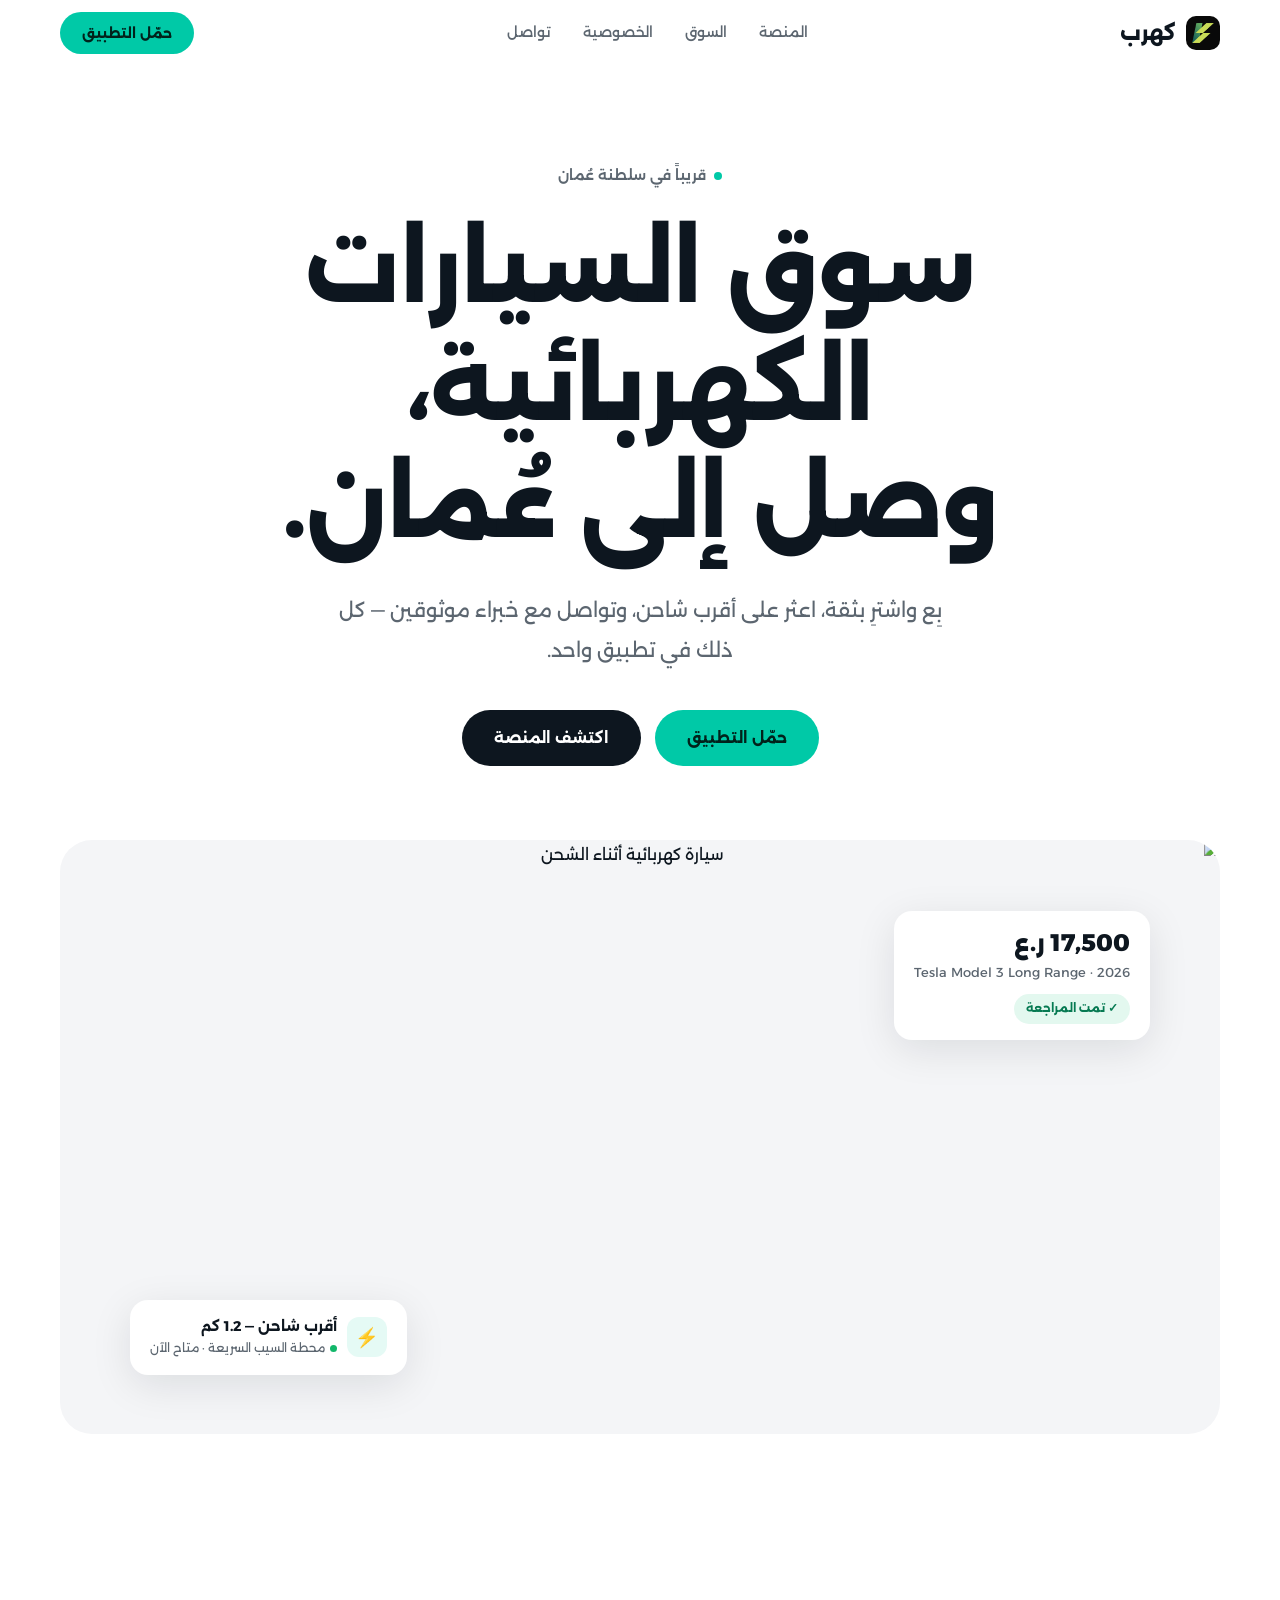
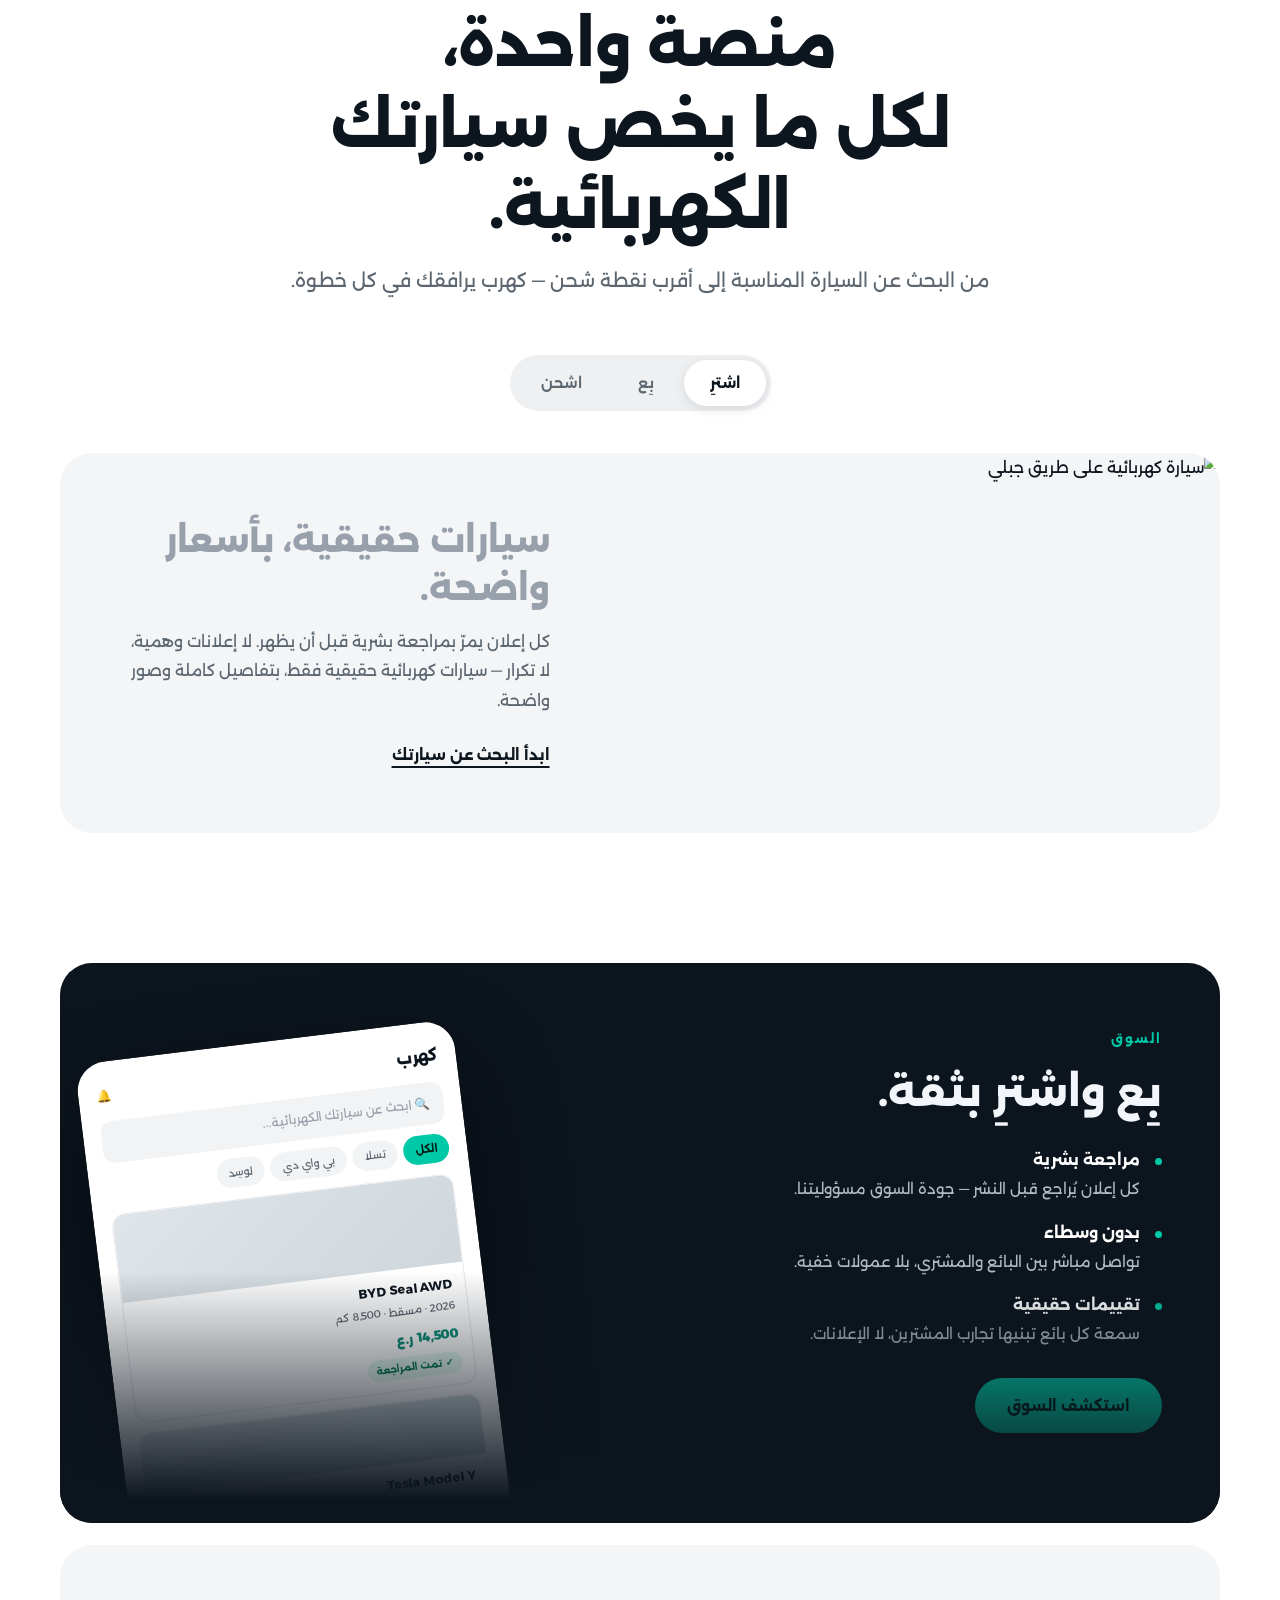
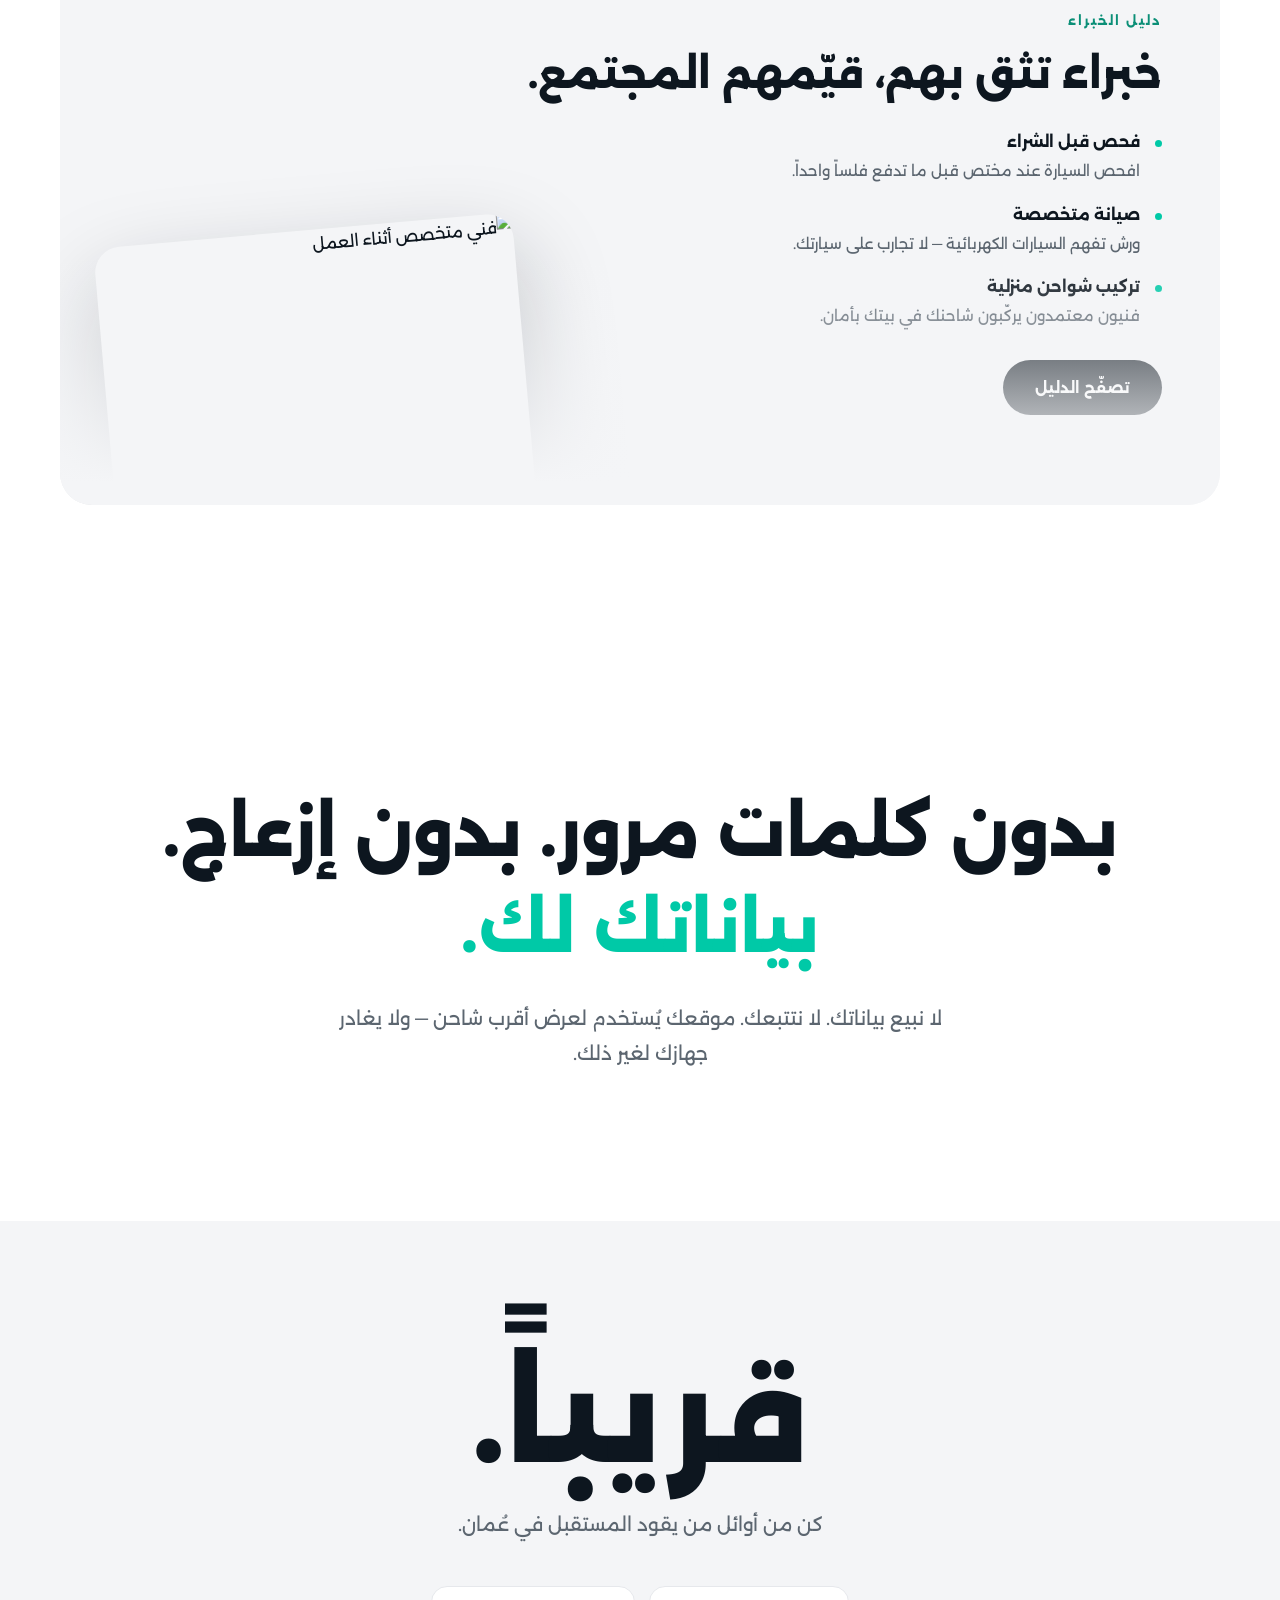
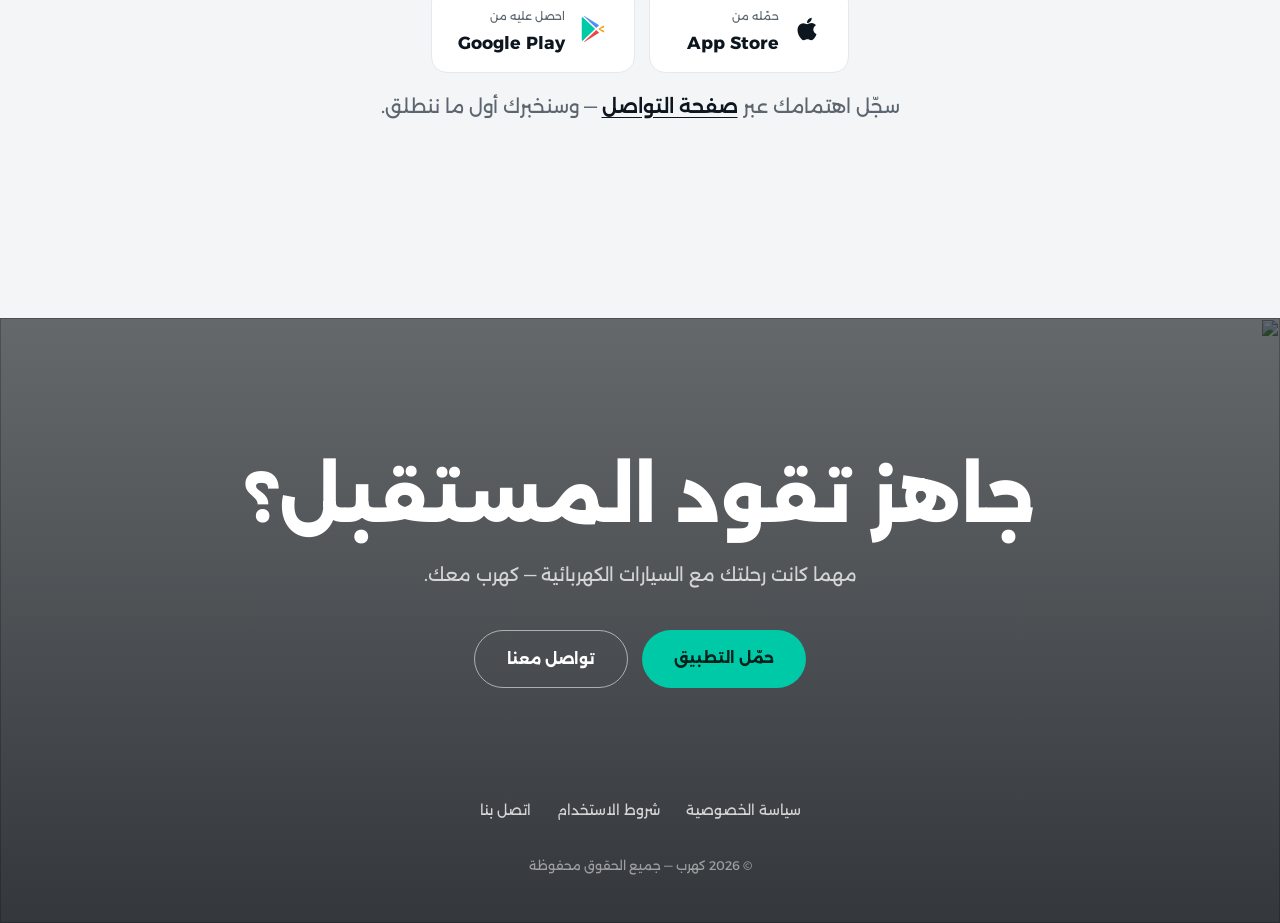
==== commit 97e96682: "موقع كهرب — kahrabapp.com Co-Authored-By: Claude Opus 5 <noreply@anthropic.com>" ====
--- a/index.html
+++ b/index.html
@@ -9,7 +9,9 @@
   <meta property="og:description" content="بِع واشترِ بثقة، اعثر على أقرب شاحن، وتواصل مع خبراء موثوقين — كل ذلك في تطبيق واحد." />
   <meta property="og:type" content="website" />
   <meta property="og:url" content="https://kahrabapp.com" />
-  <link rel="icon" href="data:image/svg+xml,%3Csvg xmlns='http://www.w3.org/2000/svg' viewBox='0 0 100 100'%3E%3Crect width='100' height='100' rx='24' fill='%2300c9a7'/%3E%3Cpath d='M55 15 L30 55 h15 L45 85 L70 45 H55 Z' fill='white'/%3E%3C/svg%3E" />
+  <link rel="icon" type="image/png" href="favicon.png" />
+  <link rel="apple-touch-icon" href="favicon.png" />
+  <meta property="og:image" content="favicon.png" />
   <link rel="preconnect" href="https://fonts.googleapis.com" />
   <link rel="preconnect" href="https://fonts.gstatic.com" crossorigin />
   <link href="https://fonts.googleapis.com/css2?family=Alexandria:wght@300;400;500;600;700;800&display=swap" rel="stylesheet" />
@@ -22,7 +24,7 @@
     <div class="container nav-inner">
       <a class="brand" href="/">
         <span class="logo">
-          <svg viewBox="0 0 24 24" fill="none"><path d="M13 2 5.5 13.5h5L10 22l8.5-11.5h-5L13 2Z" fill="#01221b"/></svg>
+          <img src="favicon.png" alt="كهرب" />
         </span>
         كهرب
       </a>
--- a/style.css
+++ b/style.css
@@ -74,9 +74,10 @@
 .brand { display: flex; align-items: center; gap: 10px; font-weight: 800; font-size: 20px; }
 .brand .logo {
   width: 34px; height: 34px; border-radius: 10px;
-  background: linear-gradient(145deg, var(--primary), #009e83);
+  overflow: hidden;
   display: grid; place-items: center;
 }
+.brand .logo img { width: 100%; height: 100%; object-fit: cover; }
 .brand .logo svg { width: 17px; height: 17px; }
 .nav-links { display: flex; gap: 32px; font-size: 14px; font-weight: 500; color: var(--muted); }
 .nav-links a { transition: color 0.25s; }
